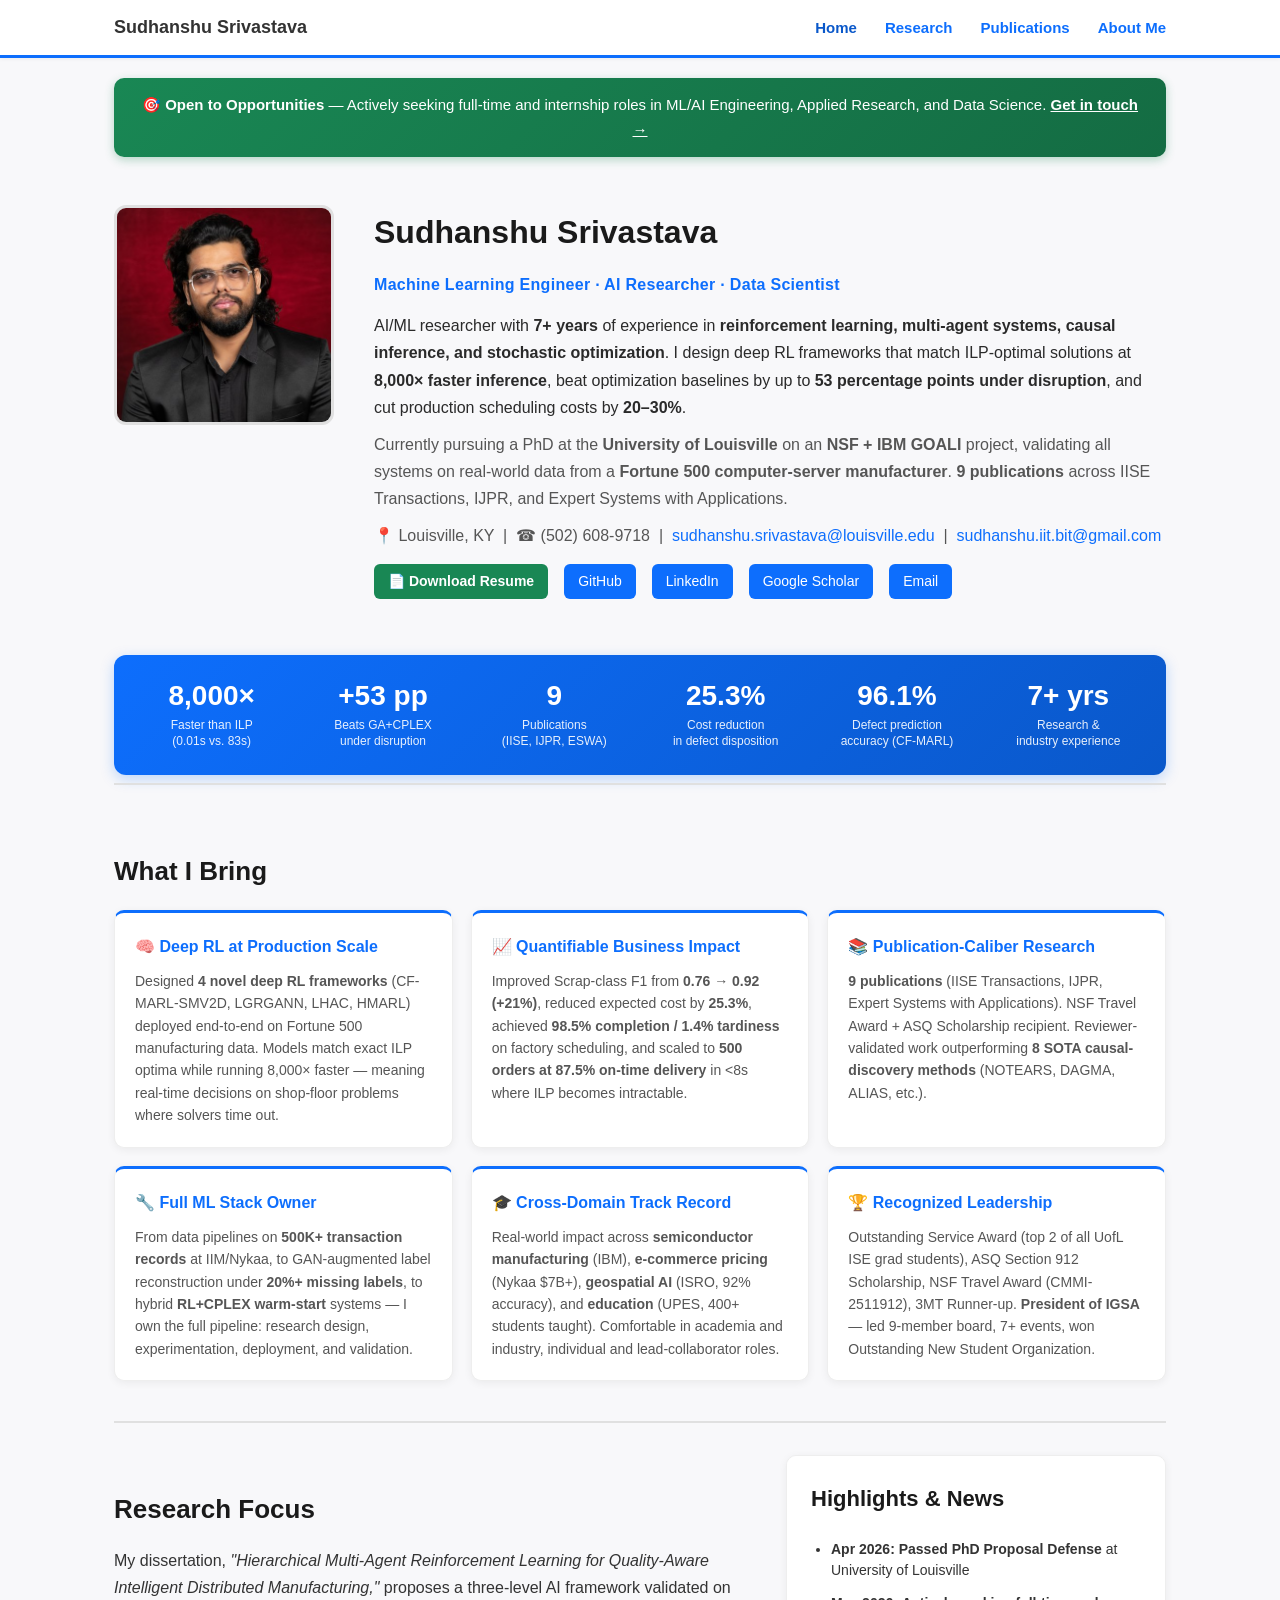
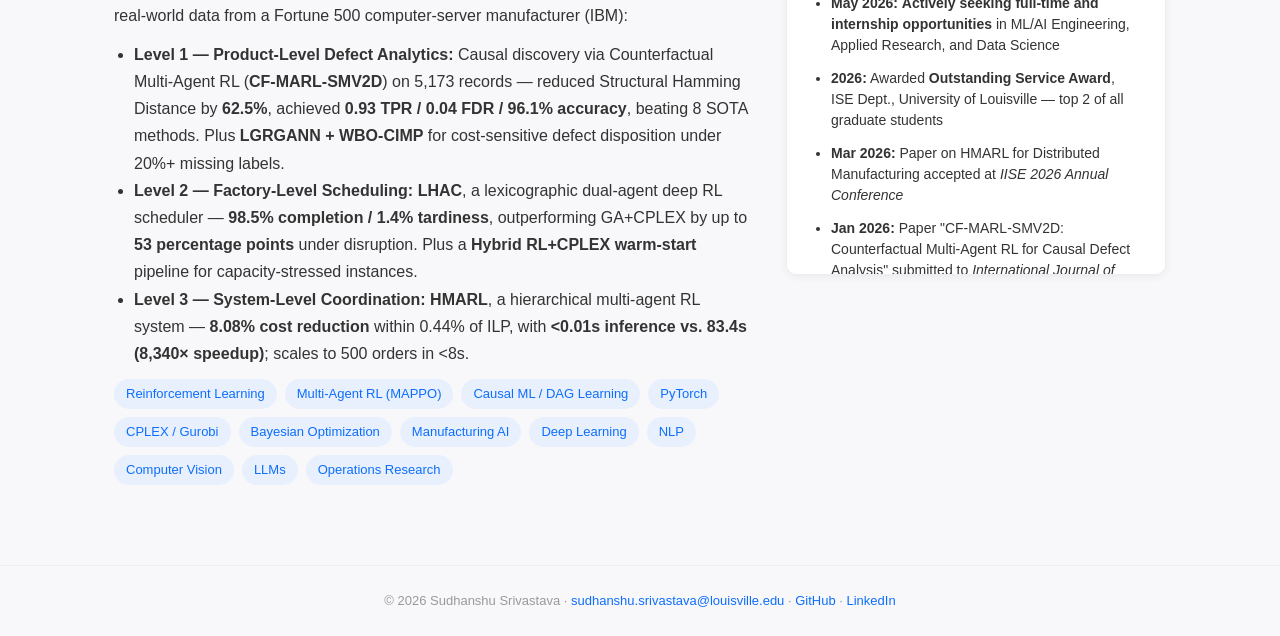
==== index.html @ 6d450a70 "Add open-to-work banner, update proposal defense to passed, remove advisor references - Add green hi" ====
<!DOCTYPE html>
<html lang="en">
<head>
  <meta charset="UTF-8">
  <meta name="viewport" content="width=device-width, initial-scale=1.0">
  <title>Sudhanshu Srivastava &mdash; ML Engineer | AI Researcher | RL Specialist</title>
  <meta name="description" content="Machine Learning Engineer and AI Researcher specializing in Reinforcement Learning, Multi-Agent Systems, and Causal ML. 7+ years experience. 9 publications. NSF + IBM GOALI funded.">
  <link rel="stylesheet" href="css/style.css">
  <link rel="icon" type="image/svg+xml" href="images/avatar.svg">
</head>
<body>

  <div class="navbar">
    <div class="container">
      <span class="site-name">Sudhanshu Srivastava</span>
      <nav>
        <a href="index.html" class="active">Home</a>
        <a href="research.html">Research</a>
        <a href="publications.html">Publications</a>
        <a href="about.html">About Me</a>
      </nav>
    </div>
  </div>

  <div class="container">

    <!-- Open to Work Banner -->
    <div class="hiring-banner">
      <strong>&#127919; Open to Opportunities</strong> &mdash; Actively seeking full-time and internship roles in ML/AI Engineering, Applied Research, and Data Science. <a href="mailto:sudhanshu.iit.bit@gmail.com">Get in touch &rarr;</a>
    </div>

    <!-- Profile Section -->
    <div class="profile-section">
      <img src="images/profile.jpg" alt="Sudhanshu Srivastava" class="profile-photo">
      <div class="profile-info">
        <h1>Sudhanshu Srivastava</h1>
        <div class="title-line">Machine Learning Engineer &middot; AI Researcher &middot; Data Scientist</div>
        <p class="hero-tagline">
          AI/ML researcher with <strong>7+ years</strong> of experience in <strong>reinforcement learning, multi-agent systems, causal inference, and stochastic optimization</strong>. I design deep RL frameworks that match ILP-optimal solutions at <strong>8,000&times; faster inference</strong>, beat optimization baselines by up to <strong>53 percentage points under disruption</strong>, and cut production scheduling costs by <strong>20&ndash;30%</strong>.
        </p>
        <p>
          Currently pursuing a PhD at the <strong>University of Louisville</strong> on an <strong>NSF + IBM GOALI</strong> project, validating all systems on real-world data from a <strong>Fortune 500 computer-server manufacturer</strong>. <strong>9 publications</strong> across IISE Transactions, IJPR, and Expert Systems with Applications.
        </p>
        <p style="margin-top: 8px;">
          &#128205; Louisville, KY &nbsp;|&nbsp; &#9742; (502) 608-9718 &nbsp;|&nbsp; <a href="mailto:sudhanshu.srivastava@louisville.edu">sudhanshu.srivastava@louisville.edu</a> &nbsp;|&nbsp; <a href="mailto:sudhanshu.iit.bit@gmail.com">sudhanshu.iit.bit@gmail.com</a>
        </p>
        <div class="profile-links">
          <a href="Sudhanshu_Srivastava_ML_Engineer_Resume.pdf" target="_blank" class="btn-primary">&#128196; Download Resume</a>
          <a href="https://github.com/sudsho" target="_blank">GitHub</a>
          <a href="https://www.linkedin.com/in/sudhanshusri/" target="_blank">LinkedIn</a>
          <a href="https://scholar.google.com/citations?user=YOUR_ID" target="_blank">Google Scholar</a>
          <a href="mailto:sudhanshu.srivastava@louisville.edu">Email</a>
        </div>
      </div>
    </div>

    <!-- Impact Metrics Bar -->
    <div class="metrics-bar">
      <div class="metric">
        <div class="metric-value">8,000&times;</div>
        <div class="metric-label">Faster than ILP<br>(0.01s vs. 83s)</div>
      </div>
      <div class="metric">
        <div class="metric-value">+53 pp</div>
        <div class="metric-label">Beats GA+CPLEX<br>under disruption</div>
      </div>
      <div class="metric">
        <div class="metric-value">9</div>
        <div class="metric-label">Publications<br>(IISE, IJPR, ESWA)</div>
      </div>
      <div class="metric">
        <div class="metric-value">25.3%</div>
        <div class="metric-label">Cost reduction<br>in defect disposition</div>
      </div>
      <div class="metric">
        <div class="metric-value">96.1%</div>
        <div class="metric-label">Defect prediction<br>accuracy (CF-MARL)</div>
      </div>
      <div class="metric">
        <div class="metric-value">7+ yrs</div>
        <div class="metric-label">Research &amp;<br>industry experience</div>
      </div>
    </div>

    <hr class="section-divider">

    <!-- Why Hire Me -->
    <div class="section">
      <h2>What I Bring</h2>
      <div class="value-grid">
        <div class="value-card">
          <h3>&#129504; Deep RL at Production Scale</h3>
          <p>Designed <strong>4 novel deep RL frameworks</strong> (CF-MARL-SMV2D, LGRGANN, LHAC, HMARL) deployed end-to-end on Fortune 500 manufacturing data. Models match exact ILP optima while running 8,000&times; faster &mdash; meaning real-time decisions on shop-floor problems where solvers time out.</p>
        </div>
        <div class="value-card">
          <h3>&#128200; Quantifiable Business Impact</h3>
          <p>Improved Scrap-class F1 from <strong>0.76 &rarr; 0.92 (+21%)</strong>, reduced expected cost by <strong>25.3%</strong>, achieved <strong>98.5% completion / 1.4% tardiness</strong> on factory scheduling, and scaled to <strong>500 orders at 87.5% on-time delivery</strong> in &lt;8s where ILP becomes intractable.</p>
        </div>
        <div class="value-card">
          <h3>&#128218; Publication-Caliber Research</h3>
          <p><strong>9 publications</strong> (IISE Transactions, IJPR, Expert Systems with Applications). NSF Travel Award + ASQ Scholarship recipient. Reviewer-validated work outperforming <strong>8 SOTA causal-discovery methods</strong> (NOTEARS, DAGMA, ALIAS, etc.).</p>
        </div>
        <div class="value-card">
          <h3>&#128295; Full ML Stack Owner</h3>
          <p>From data pipelines on <strong>500K+ transaction records</strong> at IIM/Nykaa, to GAN-augmented label reconstruction under <strong>20%+ missing labels</strong>, to hybrid <strong>RL+CPLEX warm-start</strong> systems &mdash; I own the full pipeline: research design, experimentation, deployment, and validation.</p>
        </div>
        <div class="value-card">
          <h3>&#127891; Cross-Domain Track Record</h3>
          <p>Real-world impact across <strong>semiconductor manufacturing</strong> (IBM), <strong>e-commerce pricing</strong> (Nykaa $7B+), <strong>geospatial AI</strong> (ISRO, 92% accuracy), and <strong>education</strong> (UPES, 400+ students taught). Comfortable in academia and industry, individual and lead-collaborator roles.</p>
        </div>
        <div class="value-card">
          <h3>&#127942; Recognized Leadership</h3>
          <p>Outstanding Service Award (top 2 of all UofL ISE grad students), ASQ Section 912 Scholarship, NSF Travel Award (CMMI-2511912), 3MT Runner-up. <strong>President of IGSA</strong> &mdash; led 9-member board, 7+ events, won Outstanding New Student Organization.</p>
        </div>
      </div>
    </div>

    <hr class="section-divider">

    <!-- Research Focus + News Grid -->
    <div class="content-grid">
      <div>
        <div class="section">
          <h2>Research Focus</h2>
          <p>
            My dissertation, <em>"Hierarchical Multi-Agent Reinforcement Learning for Quality-Aware Intelligent Distributed Manufacturing,"</em> proposes a three-level AI framework validated on real-world data from a Fortune 500 computer-server manufacturer (IBM):
          </p>
          <ul style="padding-left: 20px; margin-top: 12px;">
            <li><strong>Level 1 &mdash; Product-Level Defect Analytics:</strong> Causal discovery via Counterfactual Multi-Agent RL (<strong>CF-MARL-SMV2D</strong>) on 5,173 records &mdash; reduced Structural Hamming Distance by <strong>62.5%</strong>, achieved <strong>0.93 TPR / 0.04 FDR / 96.1% accuracy</strong>, beating 8 SOTA methods. Plus <strong>LGRGANN + WBO-CIMP</strong> for cost-sensitive defect disposition under 20%+ missing labels.</li>
            <li><strong>Level 2 &mdash; Factory-Level Scheduling:</strong> <strong>LHAC</strong>, a lexicographic dual-agent deep RL scheduler &mdash; <strong>98.5% completion / 1.4% tardiness</strong>, outperforming GA+CPLEX by up to <strong>53 percentage points</strong> under disruption. Plus a <strong>Hybrid RL+CPLEX warm-start</strong> pipeline for capacity-stressed instances.</li>
            <li><strong>Level 3 &mdash; System-Level Coordination:</strong> <strong>HMARL</strong>, a hierarchical multi-agent RL system &mdash; <strong>8.08% cost reduction</strong> within 0.44% of ILP, with <strong>&lt;0.01s inference vs. 83.4s (8,340&times; speedup)</strong>; scales to 500 orders in &lt;8s.</li>
          </ul>
          <div class="tag-container">
            <span class="tag">Reinforcement Learning</span>
            <span class="tag">Multi-Agent RL (MAPPO)</span>
            <span class="tag">Causal ML / DAG Learning</span>
            <span class="tag">PyTorch</span>
            <span class="tag">CPLEX / Gurobi</span>
            <span class="tag">Bayesian Optimization</span>
            <span class="tag">Manufacturing AI</span>
            <span class="tag">Deep Learning</span>
            <span class="tag">NLP</span>
            <span class="tag">Computer Vision</span>
            <span class="tag">LLMs</span>
            <span class="tag">Operations Research</span>
          </div>
        </div>
      </div>

      <div class="news-box">
        <h2>Highlights &amp; News</h2>
        <ul>
          <li><span class="news-date">Apr 2026:</span> <strong>Passed PhD Proposal Defense</strong> at University of Louisville</li>
          <li><span class="news-date">May 2026:</span> <strong>Actively seeking full-time and internship opportunities</strong> in ML/AI Engineering, Applied Research, and Data Science</li>
          <li><span class="news-date">2026:</span> Awarded <strong>Outstanding Service Award</strong>, ISE Dept., University of Louisville &mdash; top 2 of all graduate students</li>
          <li><span class="news-date">Mar 2026:</span> Paper on HMARL for Distributed Manufacturing accepted at <em>IISE 2026 Annual Conference</em></li>
          <li><span class="news-date">Jan 2026:</span> Paper "CF-MARL-SMV2D: Counterfactual Multi-Agent RL for Causal Defect Analysis" submitted to <em>International Journal of Production Research</em></li>
          <li><span class="news-date">2025:</span> <strong>ASQ Louisville Section 912 Scholarship Award</strong> &mdash; for research potential in Quality Engineering</li>
          <li><span class="news-date">2025:</span> <strong>NSF Student Travel Award</strong>, IISE Annual Conference (NSF Award CMMI-2511912)</li>
          <li><span class="news-date">2025:</span> <strong>Runner-up</strong>, UofL Graduate School Three Minute Thesis Competition</li>
          <li><span class="news-date">2025&ndash;26:</span> Elected <strong>President, Indian Graduate Student Association (IGSA), UofL</strong> &mdash; led 9-member board, organized 7+ events, won Outstanding New Student Organization Award</li>
          <li><span class="news-date">Aug 2024:</span> Started PhD at University of Louisville on NSF-IBM GOALI project</li>
          <li><span class="news-date">2023:</span> Joined IIM Ahmedabad as Senior Research Associate for the Nykaa Chair project</li>
        </ul>
      </div>
    </div>

  </div>

  <div class="footer">
    &copy; 2026 Sudhanshu Srivastava &middot; <a href="mailto:sudhanshu.srivastava@louisville.edu">sudhanshu.srivastava@louisville.edu</a> &middot; <a href="https://github.com/sudsho">GitHub</a> &middot; <a href="https://www.linkedin.com/in/sudhanshusri/">LinkedIn</a>
  </div>

</body>
</html>
---- css/style.css ----
/* ===== Reset & Base ===== */
*, *::before, *::after { box-sizing: border-box; margin: 0; padding: 0; }

body {
  font-family: 'Segoe UI', Tahoma, Geneva, Verdana, sans-serif;
  background: #f8f8fa;
  color: #333;
  line-height: 1.7;
  font-size: 16px;
}

a { color: #0d6efd; text-decoration: none; }
a:hover { text-decoration: underline; }

/* ===== Navigation ===== */
.navbar {
  background: #fff;
  border-bottom: 3px solid #0d6efd;
  padding: 12px 0;
  position: sticky;
  top: 0;
  z-index: 100;
  box-shadow: 0 1px 4px rgba(0,0,0,0.06);
}

.navbar .container {
  display: flex;
  align-items: center;
  justify-content: space-between;
}

.navbar nav {
  display: flex;
  gap: 28px;
}

.navbar nav a {
  font-weight: 600;
  font-size: 15px;
  color: #0d6efd;
  transition: color 0.2s;
}

.navbar nav a:hover, .navbar nav a.active {
  color: #0a58ca;
  text-decoration: none;
}

.navbar .site-name {
  font-weight: 700;
  font-size: 18px;
  color: #333;
}

/* ===== Container ===== */
.container {
  max-width: 1100px;
  margin: 0 auto;
  padding: 0 24px;
}

/* ===== Profile Section ===== */
.profile-section {
  display: flex;
  gap: 40px;
  align-items: flex-start;
  padding: 48px 0 32px;
}

.profile-photo {
  width: 220px;
  height: 220px;
  border-radius: 12px;
  object-fit: cover;
  flex-shrink: 0;
  border: 3px solid #e0e0e0;
}

.profile-info h1 {
  font-size: 32px;
  margin-bottom: 12px;
  color: #1a1a1a;
}

.profile-info p {
  margin-bottom: 10px;
  color: #555;
}

.profile-links {
  margin-top: 14px;
  display: flex;
  gap: 16px;
  flex-wrap: wrap;
}

.profile-links a {
  display: inline-flex;
  align-items: center;
  gap: 6px;
  padding: 6px 14px;
  background: #0d6efd;
  color: #fff;
  border-radius: 6px;
  font-size: 14px;
  font-weight: 500;
  transition: background 0.2s;
}

.profile-links a:hover {
  background: #0a58ca;
  text-decoration: none;
}

/* ===== Sections ===== */
.section {
  padding: 32px 0;
}

.section-divider {
  border: none;
  border-top: 2px solid #e0e0e0;
  margin: 8px 0 32px;
}

h2 {
  font-size: 26px;
  color: #1a1a1a;
  margin-bottom: 16px;
}

h3 {
  font-size: 20px;
  color: #1a1a1a;
  margin-bottom: 10px;
}

/* ===== Content Grid ===== */
.content-grid {
  display: grid;
  grid-template-columns: 1fr 380px;
  gap: 32px;
  align-items: start;
}

/* ===== Card ===== */
.card {
  background: #fff;
  border-radius: 10px;
  padding: 24px;
  box-shadow: 0 2px 8px rgba(0,0,0,0.06);
  border: 1px solid #eee;
}

/* ===== News Box ===== */
.news-box {
  max-height: 420px;
  overflow-y: auto;
  background: #fff;
  border-radius: 10px;
  padding: 24px;
  box-shadow: 0 2px 8px rgba(0,0,0,0.06);
  border: 1px solid #eee;
}

.news-box h2 {
  font-size: 22px;
  margin-bottom: 14px;
  position: sticky;
  top: 0;
  background: #fff;
  padding-bottom: 8px;
}

.news-box ul {
  padding-left: 20px;
}

.news-box li {
  margin-bottom: 12px;
  font-size: 14px;
  line-height: 1.5;
}

.news-date {
  font-weight: 700;
  color: #333;
}

/* ===== Contact Sidebar ===== */
.contact-sidebar {
  background: #fff;
  border-radius: 10px;
  padding: 24px;
  box-shadow: 0 2px 8px rgba(0,0,0,0.06);
  border: 1px solid #eee;
}

.contact-sidebar h2 {
  font-size: 20px;
  margin-bottom: 12px;
}

.contact-sidebar p {
  margin-bottom: 8px;
  font-size: 14px;
  word-break: break-word;
}

/* ===== Publications ===== */
.pub-year {
  font-size: 18px;
  font-weight: 700;
  color: #0d6efd;
  margin: 24px 0 10px;
}

.pub-year:first-of-type {
  margin-top: 8px;
}

.pub-list {
  padding-left: 20px;
}

.pub-list li {
  margin-bottom: 14px;
  line-height: 1.6;
}

.pub-list li strong {
  color: #1a1a1a;
}

.pub-list li em {
  color: #555;
}

.pub-venue {
  font-style: italic;
  color: #666;
}

.pub-status {
  display: inline-block;
  padding: 2px 8px;
  border-radius: 4px;
  font-size: 12px;
  font-weight: 600;
  margin-left: 4px;
}

.pub-status.review { background: #fff3cd; color: #856404; }
.pub-status.published { background: #d1e7dd; color: #0f5132; }
.pub-status.accepted { background: #cfe2ff; color: #084298; }

/* ===== Experience Timeline ===== */
.timeline-item {
  display: flex;
  gap: 20px;
  margin-bottom: 28px;
  padding-bottom: 28px;
  border-bottom: 1px solid #eee;
}

.timeline-item:last-child {
  border-bottom: none;
  margin-bottom: 0;
  padding-bottom: 0;
}

.timeline-date {
  min-width: 140px;
  font-weight: 700;
  color: #0d6efd;
  font-size: 14px;
  padding-top: 2px;
}

.timeline-content h4 {
  font-size: 17px;
  margin-bottom: 2px;
  color: #1a1a1a;
}

.timeline-content h5 {
  font-size: 14px;
  font-weight: 400;
  color: #666;
  margin-bottom: 6px;
}

.timeline-content p, .timeline-content ul {
  font-size: 14px;
  color: #555;
}

.timeline-content ul {
  padding-left: 18px;
}

.timeline-content ul li {
  margin-bottom: 4px;
}

/* ===== Education ===== */
.edu-item {
  margin-bottom: 16px;
  padding-bottom: 16px;
  border-bottom: 1px solid #f0f0f0;
}

.edu-item:last-child {
  border-bottom: none;
}

.edu-item h4 {
  font-size: 16px;
  color: #1a1a1a;
  margin-bottom: 2px;
}

.edu-item p {
  font-size: 14px;
  color: #666;
}

.edu-date {
  float: right;
  font-size: 13px;
  font-weight: 600;
  color: #0d6efd;
}

/* ===== Awards ===== */
.awards-list li {
  margin-bottom: 10px;
  font-size: 14px;
  line-height: 1.6;
}

/* ===== Research Interest Tags ===== */
.tag-container {
  display: flex;
  flex-wrap: wrap;
  gap: 8px;
  margin-top: 12px;
}

.tag {
  display: inline-block;
  padding: 4px 12px;
  background: #e8f0fe;
  color: #0d6efd;
  border-radius: 20px;
  font-size: 13px;
  font-weight: 500;
}

/* ===== Footer ===== */
.footer {
  text-align: center;
  padding: 24px;
  color: #999;
  font-size: 13px;
  border-top: 1px solid #eee;
  margin-top: 48px;
}

/* ===== Hiring Banner ===== */
.hiring-banner {
  margin-top: 20px;
  padding: 14px 24px;
  background: linear-gradient(135deg, #198754 0%, #146c43 100%);
  color: #fff;
  border-radius: 10px;
  font-size: 15px;
  text-align: center;
  box-shadow: 0 3px 10px rgba(25, 135, 84, 0.3);
}

.hiring-banner a {
  color: #fff;
  text-decoration: underline;
  font-weight: 600;
}

.hiring-banner a:hover {
  color: #d1e7dd;
}

/* ===== Title Line ===== */
.title-line {
  font-size: 16px;
  font-weight: 600;
  color: #0d6efd;
  margin-bottom: 14px;
  letter-spacing: 0.3px;
}

.hero-tagline {
  font-size: 16px;
  line-height: 1.7;
  color: #2a2a2a !important;
  margin-bottom: 12px;
}

/* ===== Primary CTA Button ===== */
.profile-links a.btn-primary {
  background: #198754;
  color: #fff;
  font-weight: 600;
}

.profile-links a.btn-primary:hover {
  background: #146c43;
}

.resume-btn {
  display: inline-block;
  padding: 10px 16px;
  background: #198754;
  color: #fff !important;
  border-radius: 6px;
  font-size: 14px;
  font-weight: 600;
  text-decoration: none;
  transition: background 0.2s;
}

.resume-btn:hover {
  background: #146c43;
  text-decoration: none;
}

/* ===== Metrics Bar ===== */
.metrics-bar {
  display: grid;
  grid-template-columns: repeat(6, 1fr);
  gap: 12px;
  margin: 24px 0 8px;
  padding: 22px 18px;
  background: linear-gradient(135deg, #0d6efd 0%, #0a58ca 100%);
  border-radius: 12px;
  box-shadow: 0 4px 14px rgba(13, 110, 253, 0.25);
}

.metric {
  text-align: center;
  color: #fff;
  padding: 4px 6px;
}

.metric-value {
  font-size: 28px;
  font-weight: 800;
  line-height: 1.1;
  margin-bottom: 6px;
  color: #fff;
}

.metric-label {
  font-size: 12px;
  opacity: 0.9;
  line-height: 1.3;
}

/* ===== Value Cards (What I Bring) ===== */
.value-grid {
  display: grid;
  grid-template-columns: repeat(3, 1fr);
  gap: 18px;
  margin-top: 16px;
}

.value-card {
  background: #fff;
  border-radius: 10px;
  padding: 20px;
  box-shadow: 0 2px 8px rgba(0,0,0,0.06);
  border: 1px solid #eee;
  border-top: 3px solid #0d6efd;
  transition: transform 0.2s, box-shadow 0.2s;
}

.value-card:hover {
  transform: translateY(-3px);
  box-shadow: 0 6px 16px rgba(13, 110, 253, 0.15);
}

.value-card h3 {
  font-size: 16px;
  margin-bottom: 10px;
  color: #0d6efd;
}

.value-card p {
  font-size: 14px;
  color: #555;
  line-height: 1.6;
}

/* ===== Result Pills (Research Page) ===== */
.result-grid {
  display: flex;
  flex-wrap: wrap;
  gap: 10px;
  margin-top: 8px;
}

.result-pill {
  background: #f0f5ff;
  border: 1px solid #d6e4ff;
  border-radius: 8px;
  padding: 10px 14px;
  min-width: 130px;
  flex: 1 1 auto;
  text-align: center;
}

.result-pill strong {
  display: block;
  font-size: 20px;
  font-weight: 800;
  color: #0d6efd;
  line-height: 1.1;
  margin-bottom: 4px;
}

.result-pill span {
  font-size: 12px;
  color: #555;
  line-height: 1.3;
}

/* ===== Skills Blocks ===== */
.skills-block {
  margin-bottom: 14px;
  padding: 12px 16px;
  background: #fff;
  border-left: 3px solid #0d6efd;
  border-radius: 4px;
  box-shadow: 0 1px 3px rgba(0,0,0,0.04);
}

.skills-block h4 {
  font-size: 15px;
  color: #0d6efd;
  margin-bottom: 6px;
  font-weight: 700;
}

.skills-block p {
  font-size: 14px;
  color: #444;
  line-height: 1.6;
}

/* ===== Footer Links ===== */
.footer a {
  color: #0d6efd;
}

/* ===== Responsive ===== */
@media (max-width: 968px) {
  .metrics-bar {
    grid-template-columns: repeat(3, 1fr);
  }
  .value-grid {
    grid-template-columns: repeat(2, 1fr);
  }
}

@media (max-width: 768px) {
  .profile-section {
    flex-direction: column;
    align-items: center;
    text-align: center;
  }

  .profile-links {
    justify-content: center;
  }

  .content-grid {
    grid-template-columns: 1fr;
  }

  .navbar .container {
    flex-direction: column;
    gap: 8px;
  }

  .timeline-item {
    flex-direction: column;
    gap: 4px;
  }

  .edu-date {
    float: none;
    display: block;
  }

  .metrics-bar {
    grid-template-columns: repeat(2, 1fr);
  }

  .value-grid {
    grid-template-columns: 1fr;
  }

  .metric-value {
    font-size: 22px;
  }
}
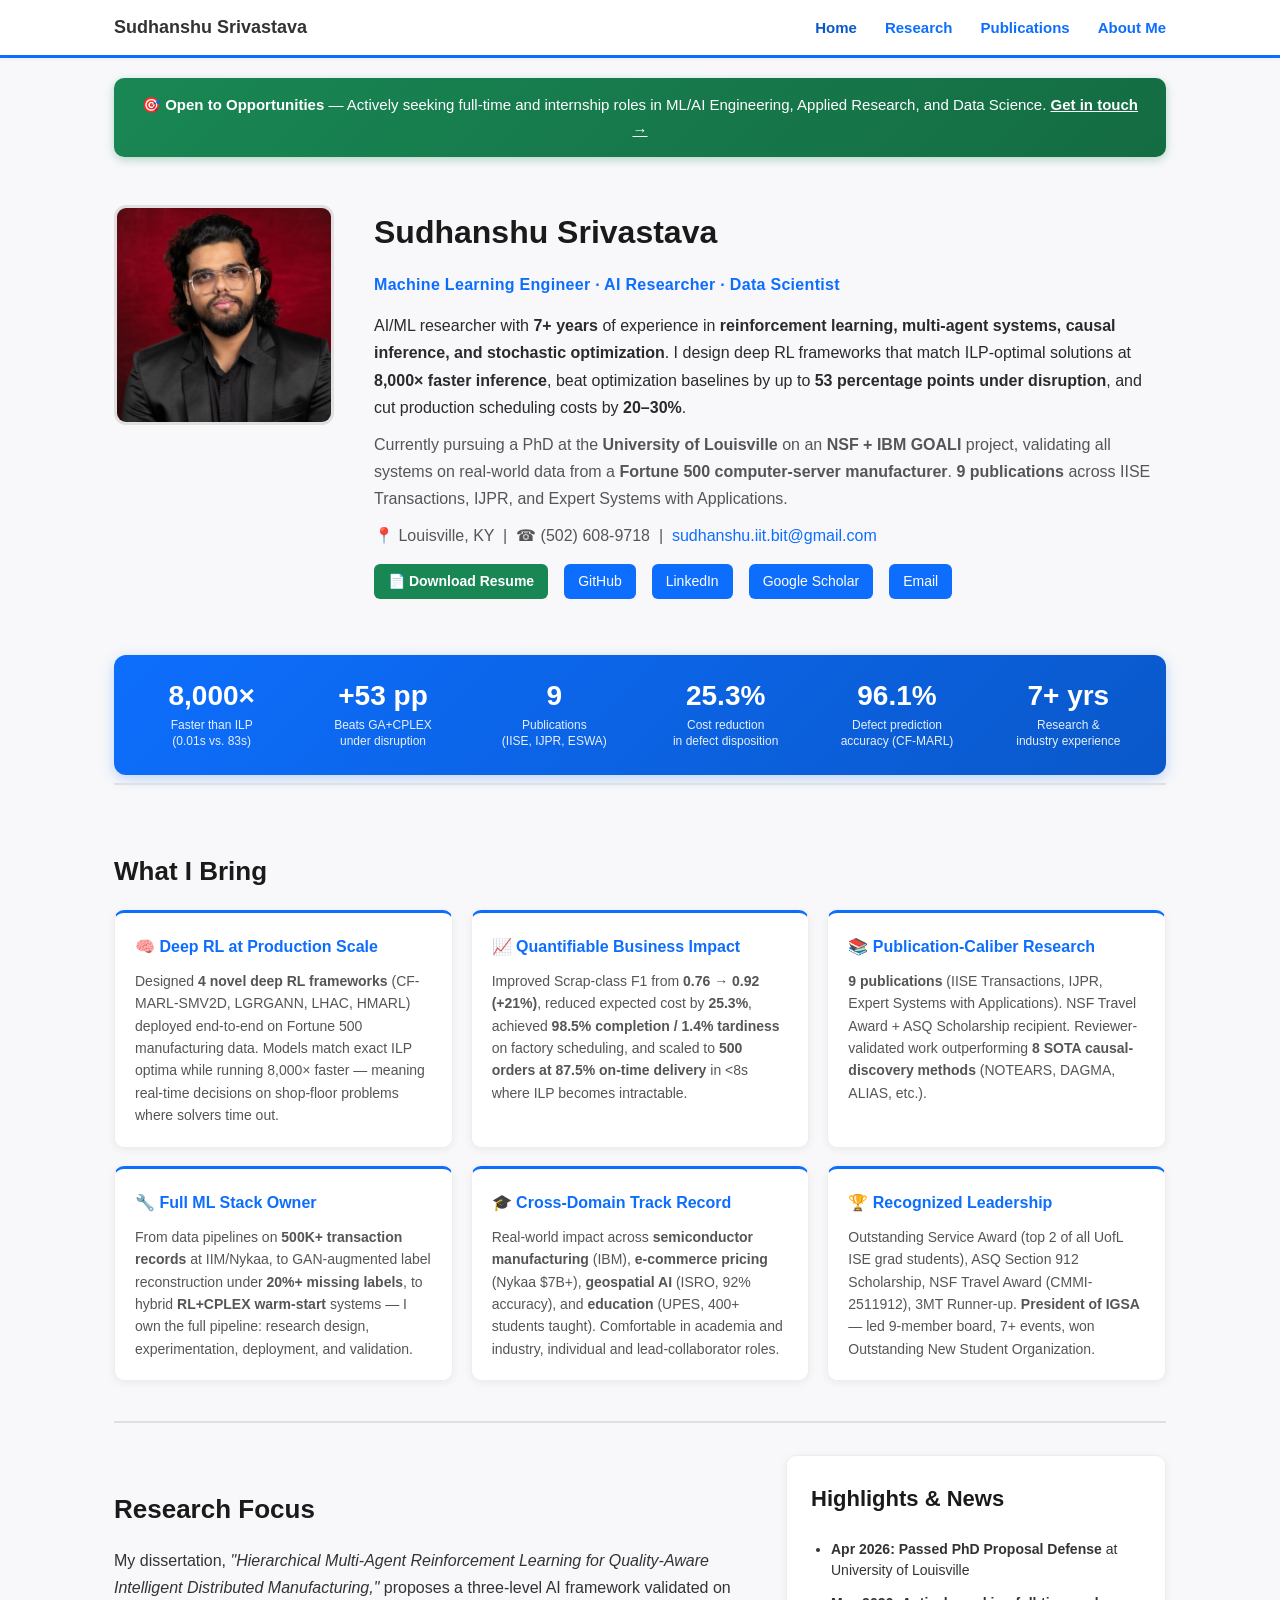
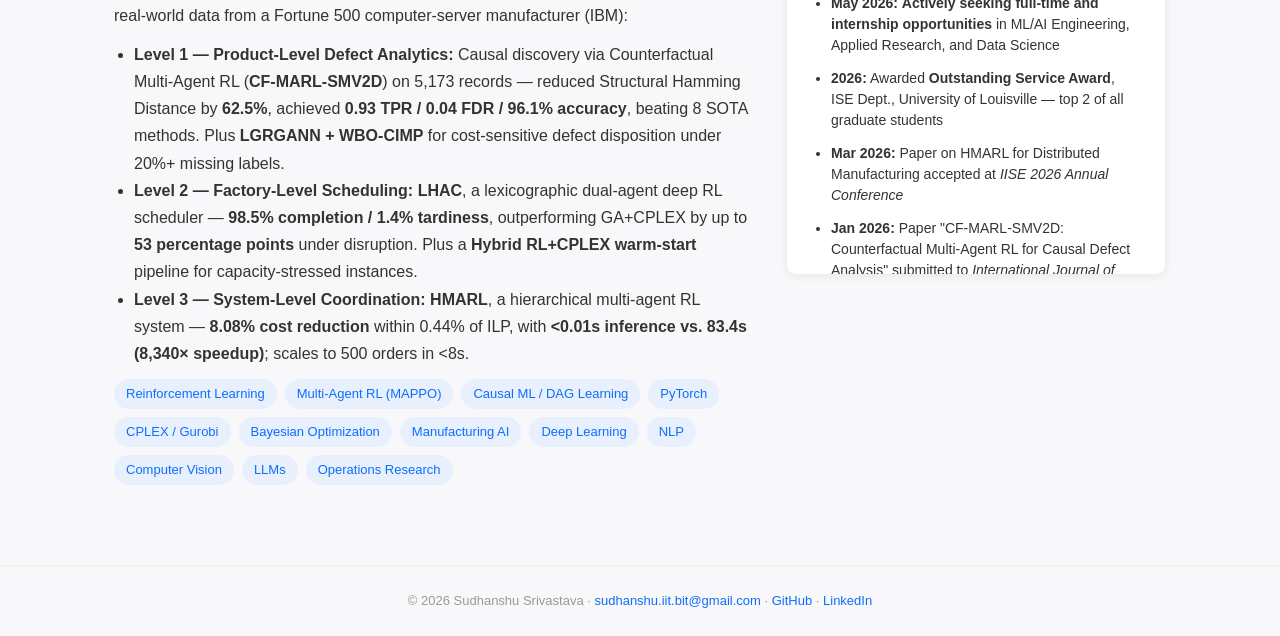
==== commit 4660ded2: "Replace all UofL email with personal email sudhanshu.iit.bit@gmail.com" ====
--- a/index.html
+++ b/index.html
@@ -42,14 +42,14 @@
           Currently pursuing a PhD at the <strong>University of Louisville</strong> on an <strong>NSF + IBM GOALI</strong> project, validating all systems on real-world data from a <strong>Fortune 500 computer-server manufacturer</strong>. <strong>9 publications</strong> across IISE Transactions, IJPR, and Expert Systems with Applications.
         </p>
         <p style="margin-top: 8px;">
-          &#128205; Louisville, KY &nbsp;|&nbsp; &#9742; (502) 608-9718 &nbsp;|&nbsp; <a href="mailto:sudhanshu.srivastava@louisville.edu">sudhanshu.srivastava@louisville.edu</a> &nbsp;|&nbsp; <a href="mailto:sudhanshu.iit.bit@gmail.com">sudhanshu.iit.bit@gmail.com</a>
+          &#128205; Louisville, KY &nbsp;|&nbsp; &#9742; (502) 608-9718 &nbsp;|&nbsp; <a href="mailto:sudhanshu.iit.bit@gmail.com">sudhanshu.iit.bit@gmail.com</a>
         </p>
         <div class="profile-links">
           <a href="Sudhanshu_Srivastava_ML_Engineer_Resume.pdf" target="_blank" class="btn-primary">&#128196; Download Resume</a>
           <a href="https://github.com/sudsho" target="_blank">GitHub</a>
           <a href="https://www.linkedin.com/in/sudhanshusri/" target="_blank">LinkedIn</a>
           <a href="https://scholar.google.com/citations?user=YOUR_ID" target="_blank">Google Scholar</a>
-          <a href="mailto:sudhanshu.srivastava@louisville.edu">Email</a>
+          <a href="mailto:sudhanshu.iit.bit@gmail.com">Email</a>
         </div>
       </div>
     </div>
@@ -168,7 +168,7 @@
   </div>
 
   <div class="footer">
-    &copy; 2026 Sudhanshu Srivastava &middot; <a href="mailto:sudhanshu.srivastava@louisville.edu">sudhanshu.srivastava@louisville.edu</a> &middot; <a href="https://github.com/sudsho">GitHub</a> &middot; <a href="https://www.linkedin.com/in/sudhanshusri/">LinkedIn</a>
+    &copy; 2026 Sudhanshu Srivastava &middot; <a href="mailto:sudhanshu.iit.bit@gmail.com">sudhanshu.iit.bit@gmail.com</a> &middot; <a href="https://github.com/sudsho">GitHub</a> &middot; <a href="https://www.linkedin.com/in/sudhanshusri/">LinkedIn</a>
   </div>
 
 </body>
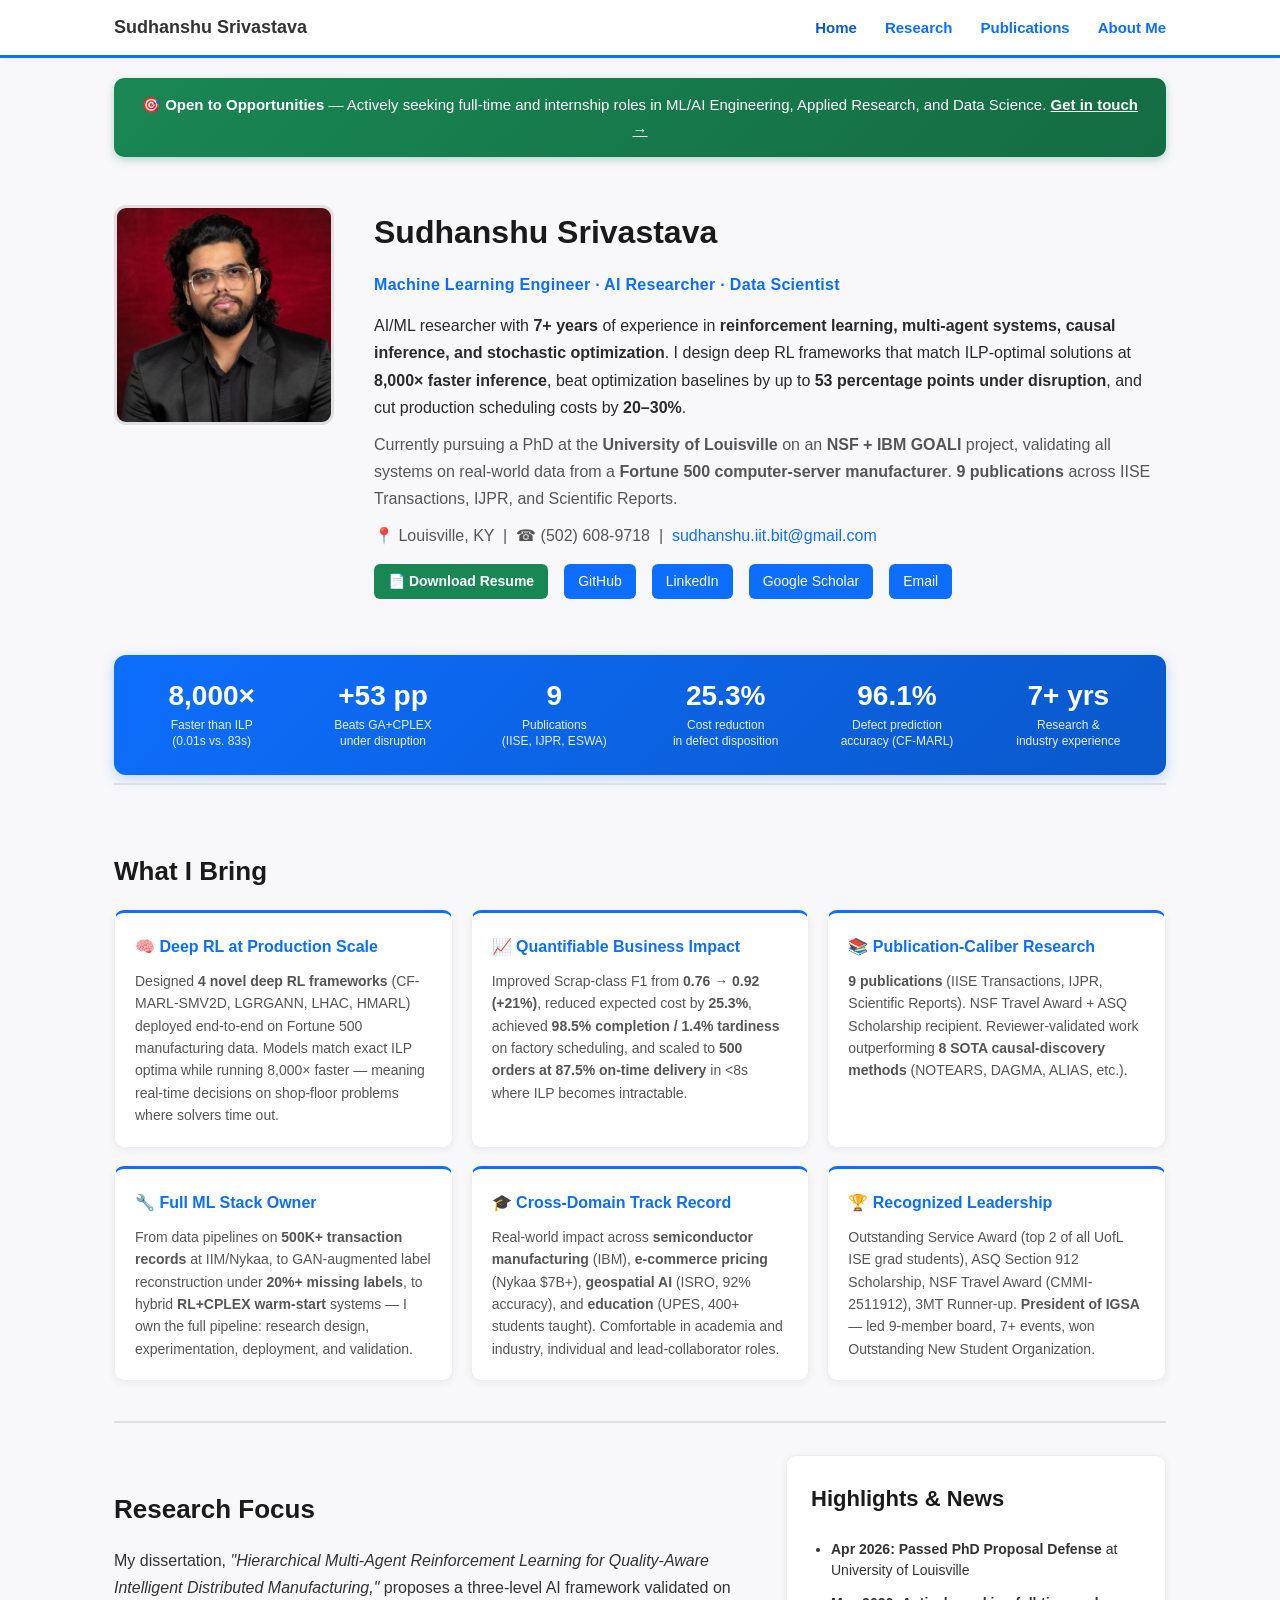
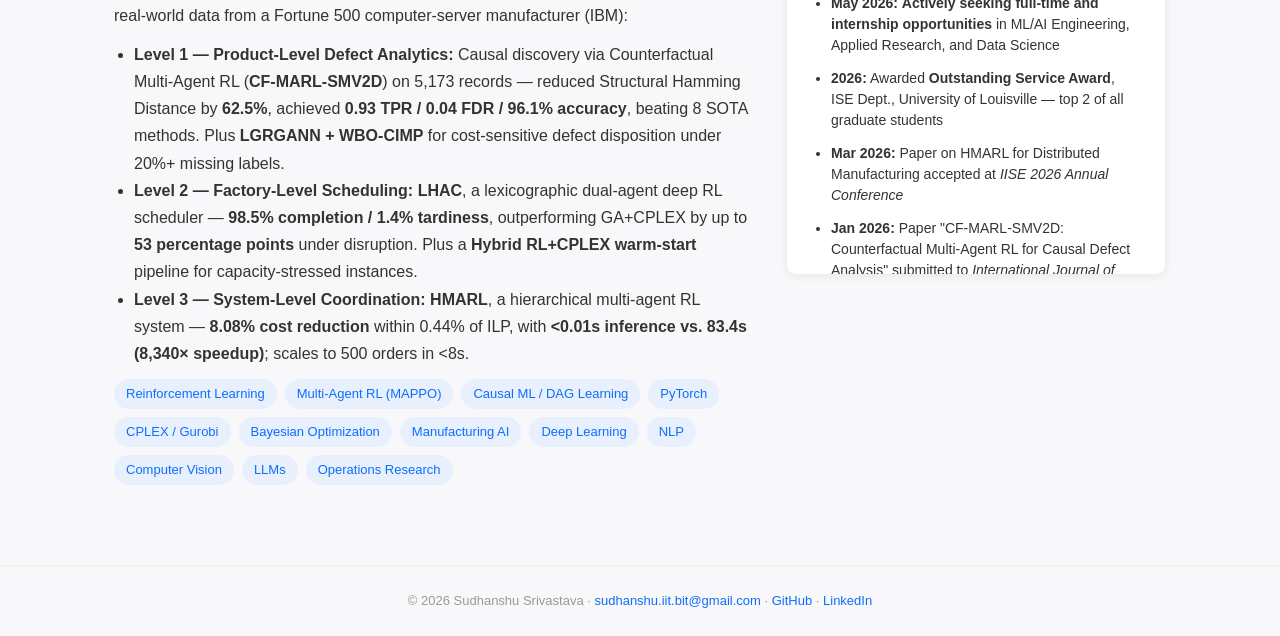
==== commit 55807c7a: "Update publications: IJPR accepted, ESA paper moved to Scientific Reports with new title - IJPR pape" ====
--- a/index.html
+++ b/index.html
@@ -39,7 +39,7 @@
           AI/ML researcher with <strong>7+ years</strong> of experience in <strong>reinforcement learning, multi-agent systems, causal inference, and stochastic optimization</strong>. I design deep RL frameworks that match ILP-optimal solutions at <strong>8,000&times; faster inference</strong>, beat optimization baselines by up to <strong>53 percentage points under disruption</strong>, and cut production scheduling costs by <strong>20&ndash;30%</strong>.
         </p>
         <p>
-          Currently pursuing a PhD at the <strong>University of Louisville</strong> on an <strong>NSF + IBM GOALI</strong> project, validating all systems on real-world data from a <strong>Fortune 500 computer-server manufacturer</strong>. <strong>9 publications</strong> across IISE Transactions, IJPR, and Expert Systems with Applications.
+          Currently pursuing a PhD at the <strong>University of Louisville</strong> on an <strong>NSF + IBM GOALI</strong> project, validating all systems on real-world data from a <strong>Fortune 500 computer-server manufacturer</strong>. <strong>9 publications</strong> across IISE Transactions, IJPR, and Scientific Reports.
         </p>
         <p style="margin-top: 8px;">
           &#128205; Louisville, KY &nbsp;|&nbsp; &#9742; (502) 608-9718 &nbsp;|&nbsp; <a href="mailto:sudhanshu.iit.bit@gmail.com">sudhanshu.iit.bit@gmail.com</a>
@@ -98,7 +98,7 @@
         </div>
         <div class="value-card">
           <h3>&#128218; Publication-Caliber Research</h3>
-          <p><strong>9 publications</strong> (IISE Transactions, IJPR, Expert Systems with Applications). NSF Travel Award + ASQ Scholarship recipient. Reviewer-validated work outperforming <strong>8 SOTA causal-discovery methods</strong> (NOTEARS, DAGMA, ALIAS, etc.).</p>
+          <p><strong>9 publications</strong> (IISE Transactions, IJPR, Scientific Reports). NSF Travel Award + ASQ Scholarship recipient. Reviewer-validated work outperforming <strong>8 SOTA causal-discovery methods</strong> (NOTEARS, DAGMA, ALIAS, etc.).</p>
         </div>
         <div class="value-card">
           <h3>&#128295; Full ML Stack Owner</h3>
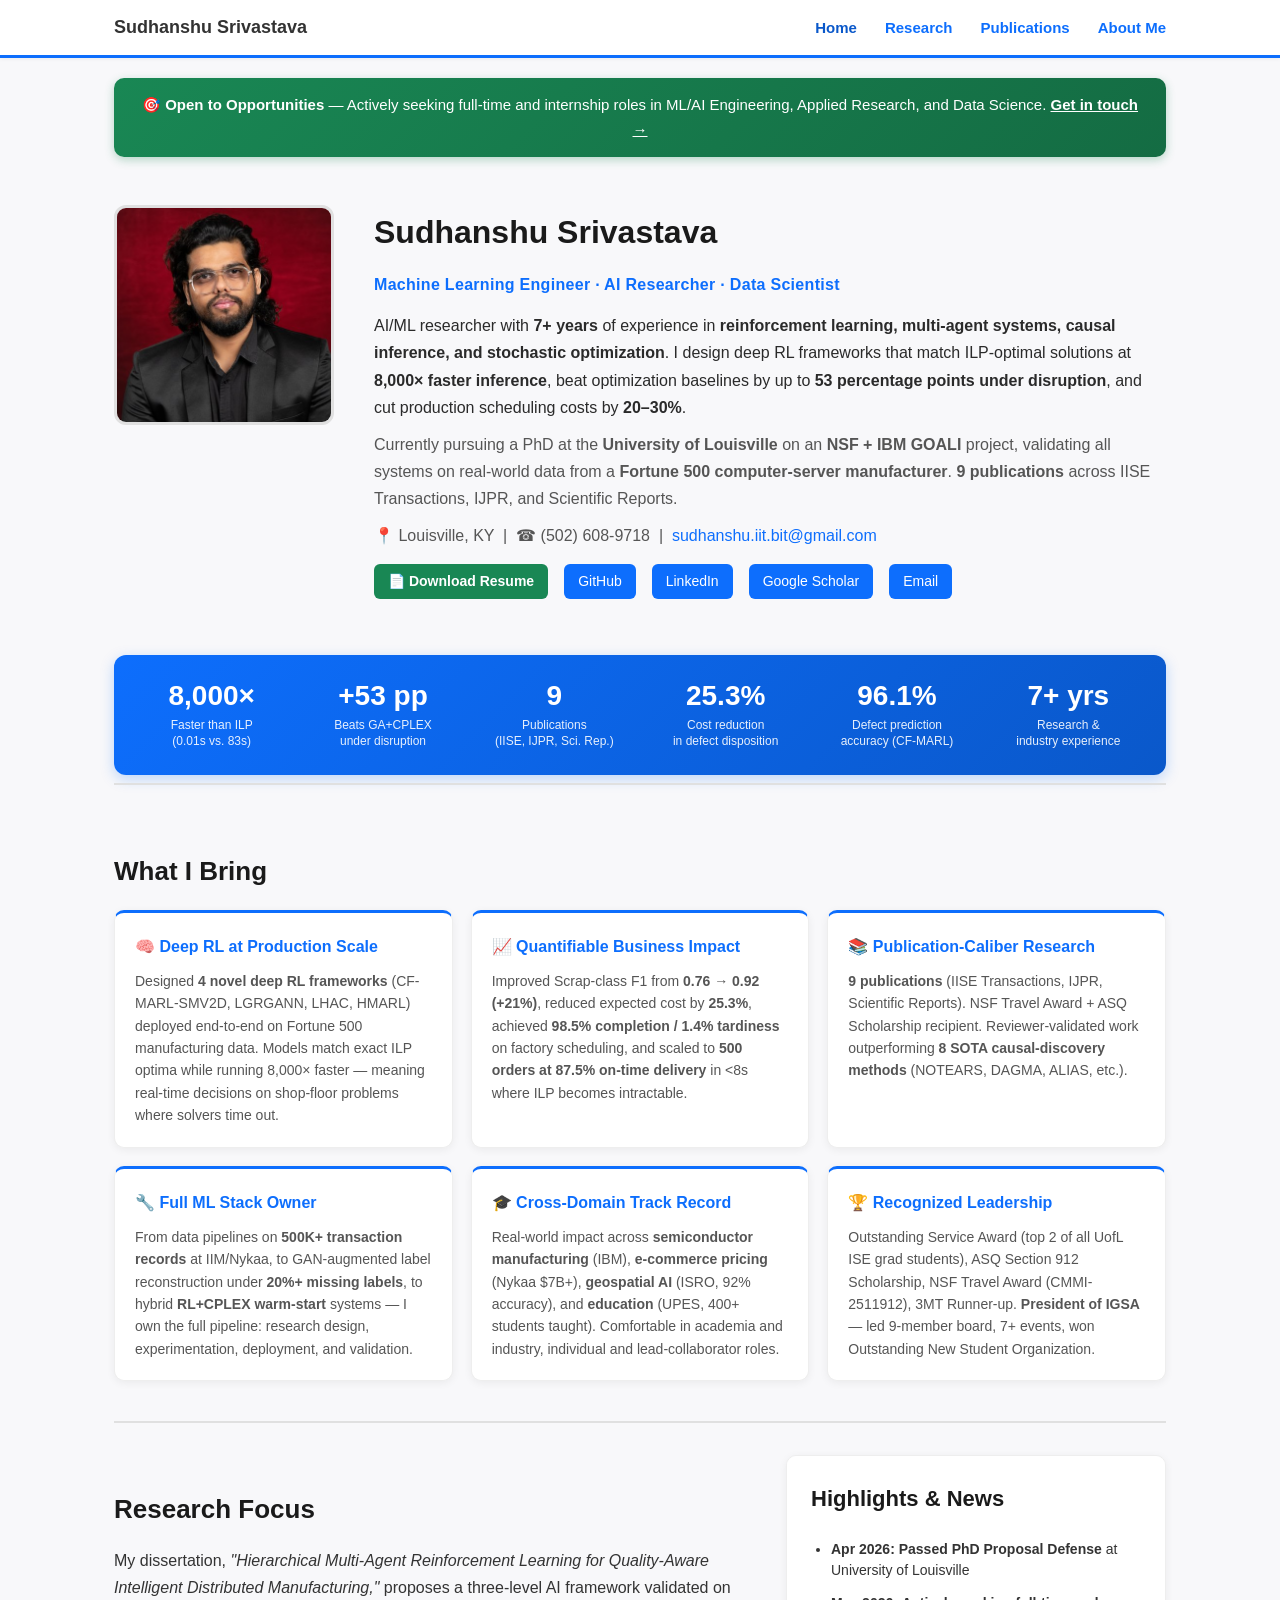
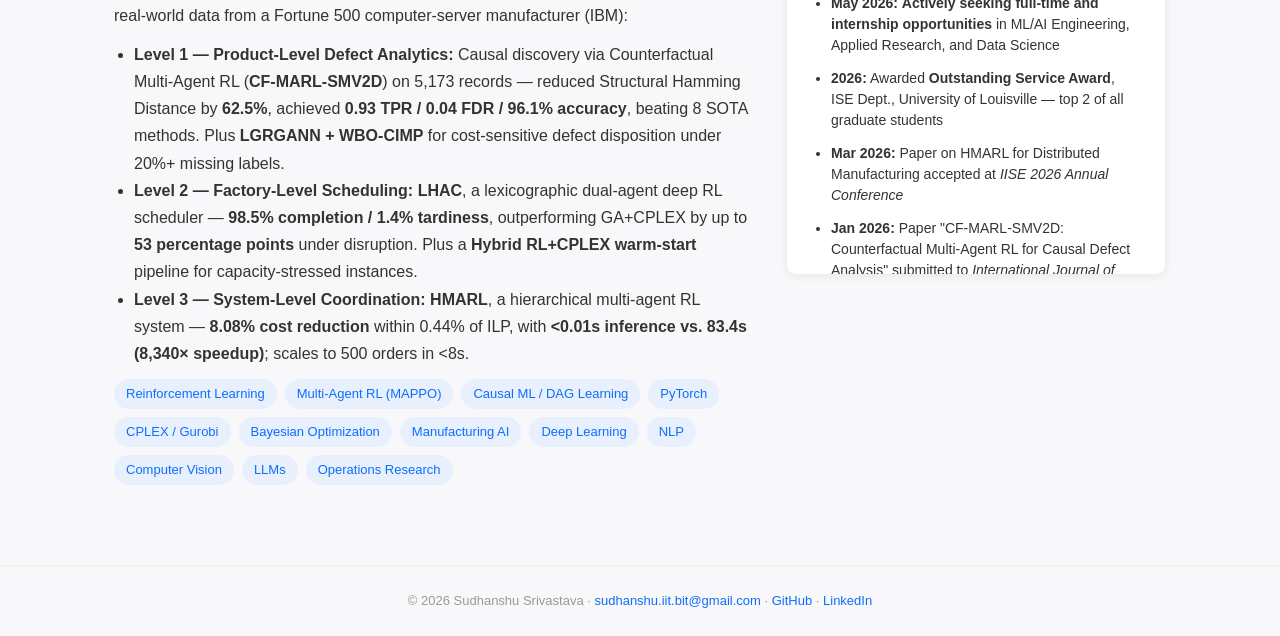
==== commit acb601f7: "Fix metrics bar: ESWA → Sci. Rep." ====
--- a/index.html
+++ b/index.html
@@ -66,7 +66,7 @@
       </div>
       <div class="metric">
         <div class="metric-value">9</div>
-        <div class="metric-label">Publications<br>(IISE, IJPR, ESWA)</div>
+        <div class="metric-label">Publications<br>(IISE, IJPR, Sci. Rep.)</div>
       </div>
       <div class="metric">
         <div class="metric-value">25.3%</div>
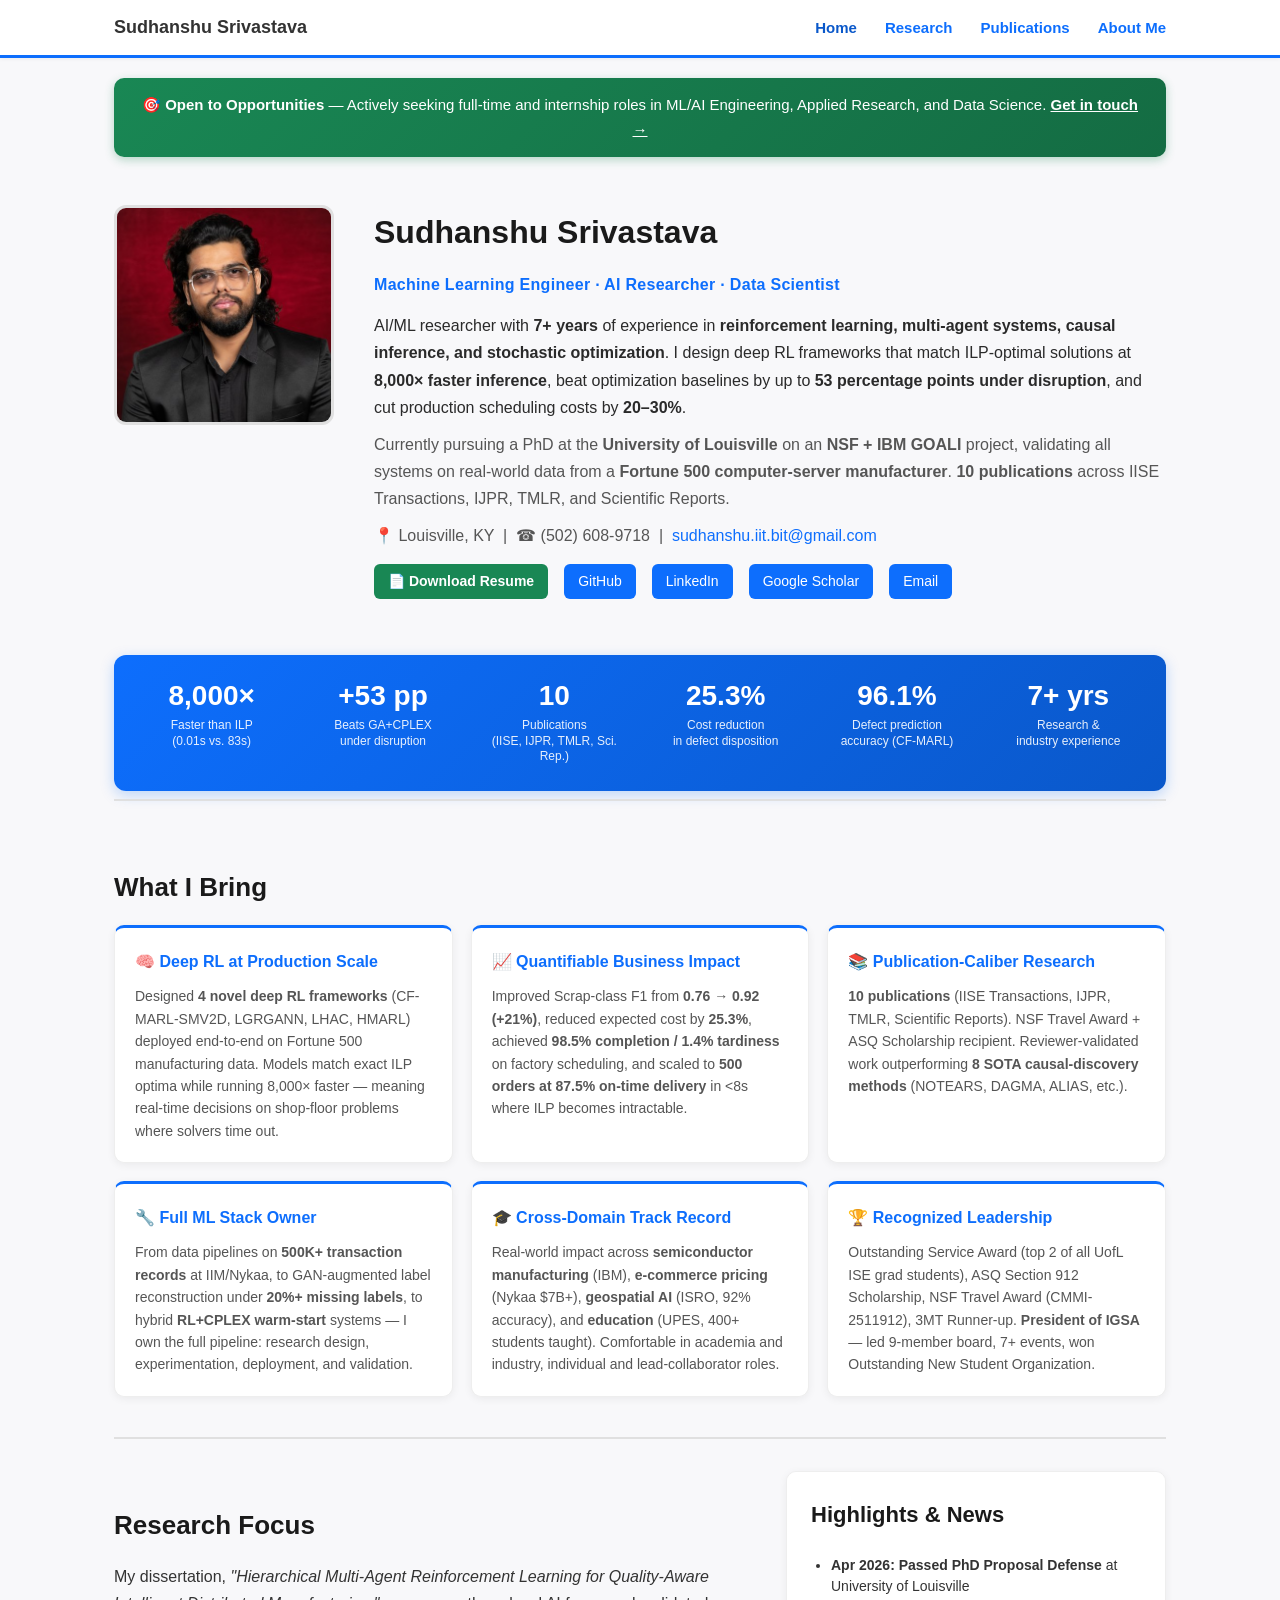
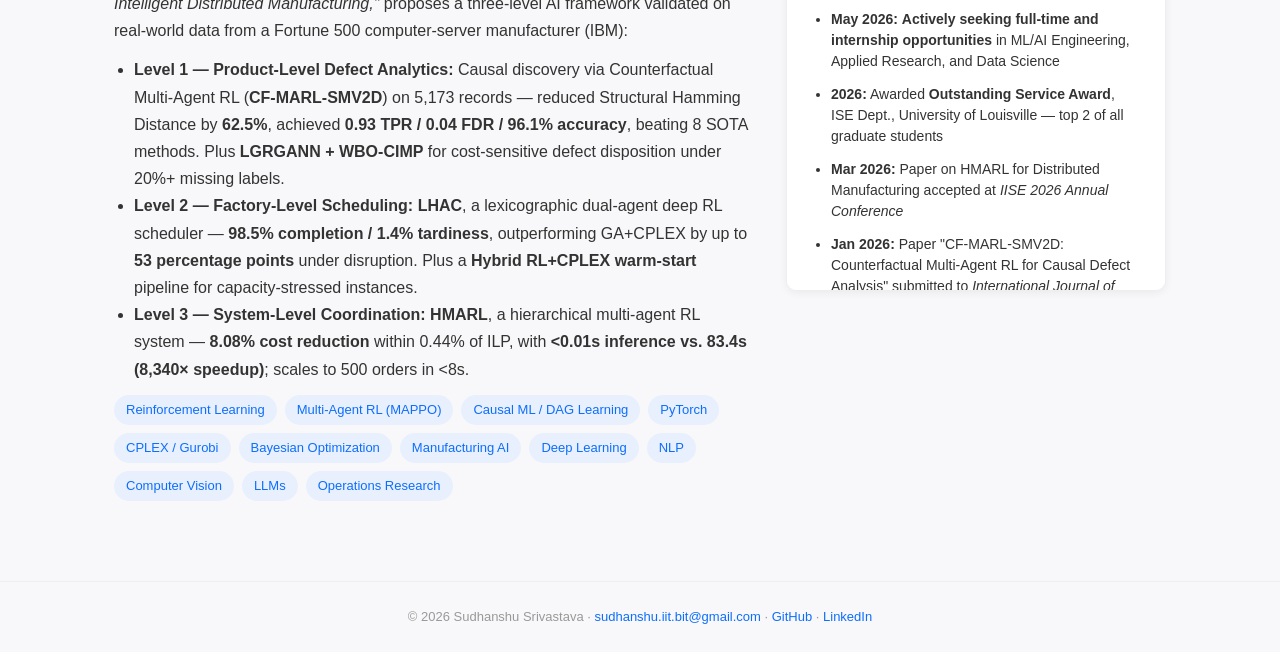
==== commit e23118bd: "Add TMLR grokking paper, update counts to 10 publications / 4 journals - New paper: "Do Grokking Del" ====
--- a/index.html
+++ b/index.html
@@ -4,7 +4,7 @@
   <meta charset="UTF-8">
   <meta name="viewport" content="width=device-width, initial-scale=1.0">
   <title>Sudhanshu Srivastava &mdash; ML Engineer | AI Researcher | RL Specialist</title>
-  <meta name="description" content="Machine Learning Engineer and AI Researcher specializing in Reinforcement Learning, Multi-Agent Systems, and Causal ML. 7+ years experience. 9 publications. NSF + IBM GOALI funded.">
+  <meta name="description" content="Machine Learning Engineer and AI Researcher specializing in Reinforcement Learning, Multi-Agent Systems, and Causal ML. 7+ years experience. 10 publications. NSF + IBM GOALI funded.">
   <link rel="stylesheet" href="css/style.css">
   <link rel="icon" type="image/svg+xml" href="images/avatar.svg">
 </head>
@@ -39,7 +39,7 @@
           AI/ML researcher with <strong>7+ years</strong> of experience in <strong>reinforcement learning, multi-agent systems, causal inference, and stochastic optimization</strong>. I design deep RL frameworks that match ILP-optimal solutions at <strong>8,000&times; faster inference</strong>, beat optimization baselines by up to <strong>53 percentage points under disruption</strong>, and cut production scheduling costs by <strong>20&ndash;30%</strong>.
         </p>
         <p>
-          Currently pursuing a PhD at the <strong>University of Louisville</strong> on an <strong>NSF + IBM GOALI</strong> project, validating all systems on real-world data from a <strong>Fortune 500 computer-server manufacturer</strong>. <strong>9 publications</strong> across IISE Transactions, IJPR, and Scientific Reports.
+          Currently pursuing a PhD at the <strong>University of Louisville</strong> on an <strong>NSF + IBM GOALI</strong> project, validating all systems on real-world data from a <strong>Fortune 500 computer-server manufacturer</strong>. <strong>10 publications</strong> across IISE Transactions, IJPR, TMLR, and Scientific Reports.
         </p>
         <p style="margin-top: 8px;">
           &#128205; Louisville, KY &nbsp;|&nbsp; &#9742; (502) 608-9718 &nbsp;|&nbsp; <a href="mailto:sudhanshu.iit.bit@gmail.com">sudhanshu.iit.bit@gmail.com</a>
@@ -65,8 +65,8 @@
         <div class="metric-label">Beats GA+CPLEX<br>under disruption</div>
       </div>
       <div class="metric">
-        <div class="metric-value">9</div>
-        <div class="metric-label">Publications<br>(IISE, IJPR, Sci. Rep.)</div>
+        <div class="metric-value">10</div>
+        <div class="metric-label">Publications<br>(IISE, IJPR, TMLR, Sci. Rep.)</div>
       </div>
       <div class="metric">
         <div class="metric-value">25.3%</div>
@@ -98,7 +98,7 @@
         </div>
         <div class="value-card">
           <h3>&#128218; Publication-Caliber Research</h3>
-          <p><strong>9 publications</strong> (IISE Transactions, IJPR, Scientific Reports). NSF Travel Award + ASQ Scholarship recipient. Reviewer-validated work outperforming <strong>8 SOTA causal-discovery methods</strong> (NOTEARS, DAGMA, ALIAS, etc.).</p>
+          <p><strong>10 publications</strong> (IISE Transactions, IJPR, TMLR, Scientific Reports). NSF Travel Award + ASQ Scholarship recipient. Reviewer-validated work outperforming <strong>8 SOTA causal-discovery methods</strong> (NOTEARS, DAGMA, ALIAS, etc.).</p>
         </div>
         <div class="value-card">
           <h3>&#128295; Full ML Stack Owner</h3>
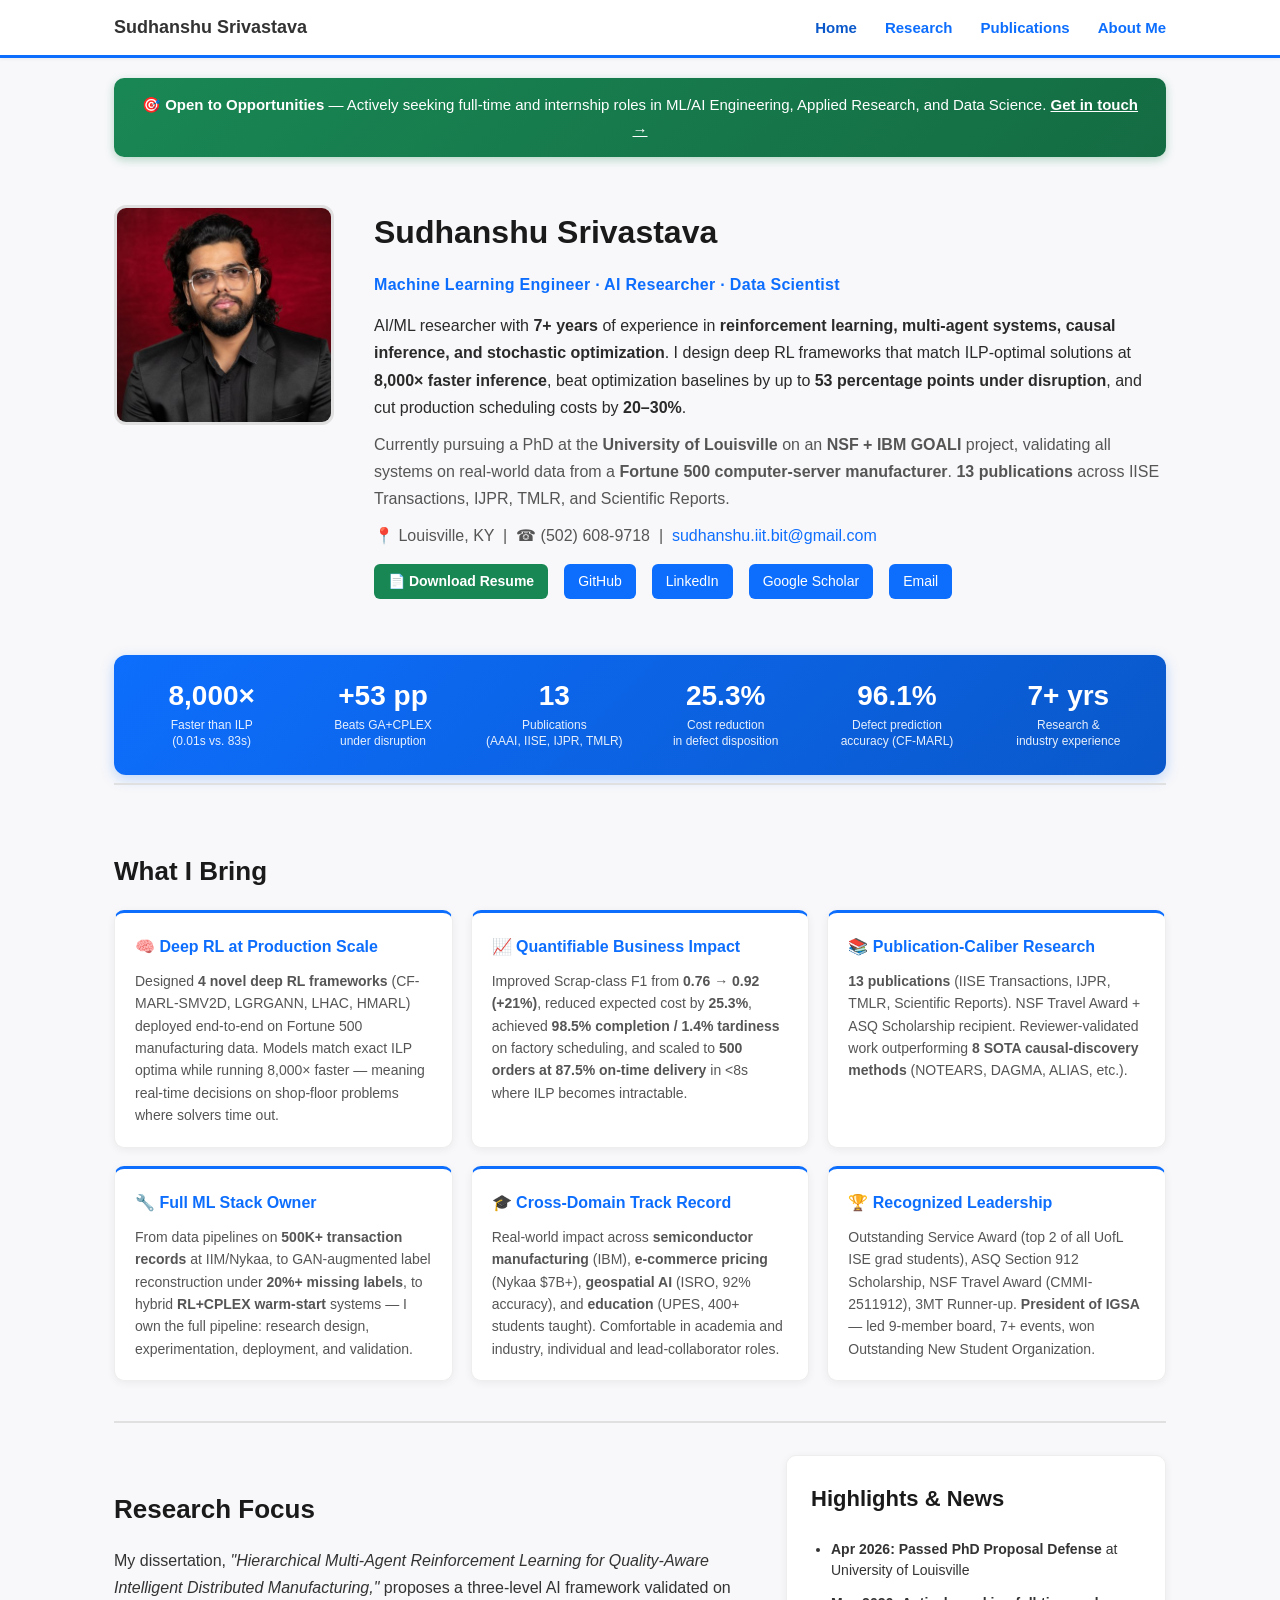
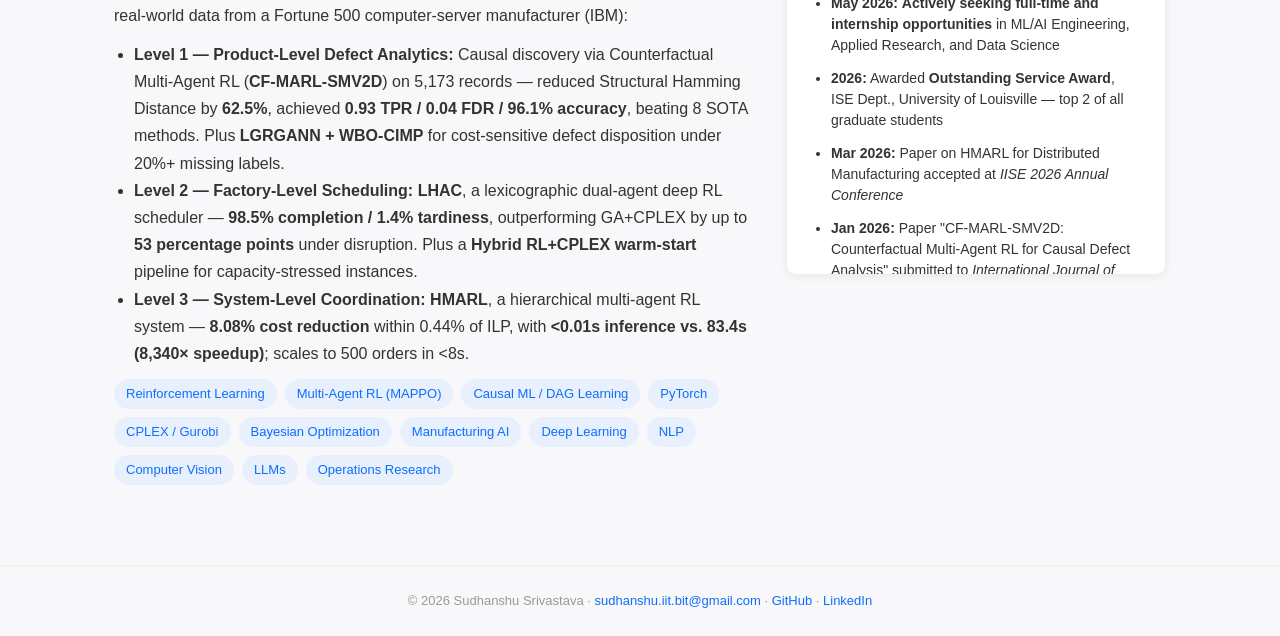
==== commit d511fdde: "Add 3 AAAI 2027 papers (under review), update counts to 13 publications / 9 conference - "The Target" ====
--- a/index.html
+++ b/index.html
@@ -4,7 +4,7 @@
   <meta charset="UTF-8">
   <meta name="viewport" content="width=device-width, initial-scale=1.0">
   <title>Sudhanshu Srivastava &mdash; ML Engineer | AI Researcher | RL Specialist</title>
-  <meta name="description" content="Machine Learning Engineer and AI Researcher specializing in Reinforcement Learning, Multi-Agent Systems, and Causal ML. 7+ years experience. 10 publications. NSF + IBM GOALI funded.">
+  <meta name="description" content="Machine Learning Engineer and AI Researcher specializing in Reinforcement Learning, Multi-Agent Systems, and Causal ML. 7+ years experience. 13 publications. NSF + IBM GOALI funded.">
   <link rel="stylesheet" href="css/style.css">
   <link rel="icon" type="image/svg+xml" href="images/avatar.svg">
 </head>
@@ -39,7 +39,7 @@
           AI/ML researcher with <strong>7+ years</strong> of experience in <strong>reinforcement learning, multi-agent systems, causal inference, and stochastic optimization</strong>. I design deep RL frameworks that match ILP-optimal solutions at <strong>8,000&times; faster inference</strong>, beat optimization baselines by up to <strong>53 percentage points under disruption</strong>, and cut production scheduling costs by <strong>20&ndash;30%</strong>.
         </p>
         <p>
-          Currently pursuing a PhD at the <strong>University of Louisville</strong> on an <strong>NSF + IBM GOALI</strong> project, validating all systems on real-world data from a <strong>Fortune 500 computer-server manufacturer</strong>. <strong>10 publications</strong> across IISE Transactions, IJPR, TMLR, and Scientific Reports.
+          Currently pursuing a PhD at the <strong>University of Louisville</strong> on an <strong>NSF + IBM GOALI</strong> project, validating all systems on real-world data from a <strong>Fortune 500 computer-server manufacturer</strong>. <strong>13 publications</strong> across IISE Transactions, IJPR, TMLR, and Scientific Reports.
         </p>
         <p style="margin-top: 8px;">
           &#128205; Louisville, KY &nbsp;|&nbsp; &#9742; (502) 608-9718 &nbsp;|&nbsp; <a href="mailto:sudhanshu.iit.bit@gmail.com">sudhanshu.iit.bit@gmail.com</a>
@@ -65,8 +65,8 @@
         <div class="metric-label">Beats GA+CPLEX<br>under disruption</div>
       </div>
       <div class="metric">
-        <div class="metric-value">10</div>
-        <div class="metric-label">Publications<br>(IISE, IJPR, TMLR, Sci. Rep.)</div>
+        <div class="metric-value">13</div>
+        <div class="metric-label">Publications<br>(AAAI, IISE, IJPR, TMLR)</div>
       </div>
       <div class="metric">
         <div class="metric-value">25.3%</div>
@@ -98,7 +98,7 @@
         </div>
         <div class="value-card">
           <h3>&#128218; Publication-Caliber Research</h3>
-          <p><strong>10 publications</strong> (IISE Transactions, IJPR, TMLR, Scientific Reports). NSF Travel Award + ASQ Scholarship recipient. Reviewer-validated work outperforming <strong>8 SOTA causal-discovery methods</strong> (NOTEARS, DAGMA, ALIAS, etc.).</p>
+          <p><strong>13 publications</strong> (IISE Transactions, IJPR, TMLR, Scientific Reports). NSF Travel Award + ASQ Scholarship recipient. Reviewer-validated work outperforming <strong>8 SOTA causal-discovery methods</strong> (NOTEARS, DAGMA, ALIAS, etc.).</p>
         </div>
         <div class="value-card">
           <h3>&#128295; Full ML Stack Owner</h3>
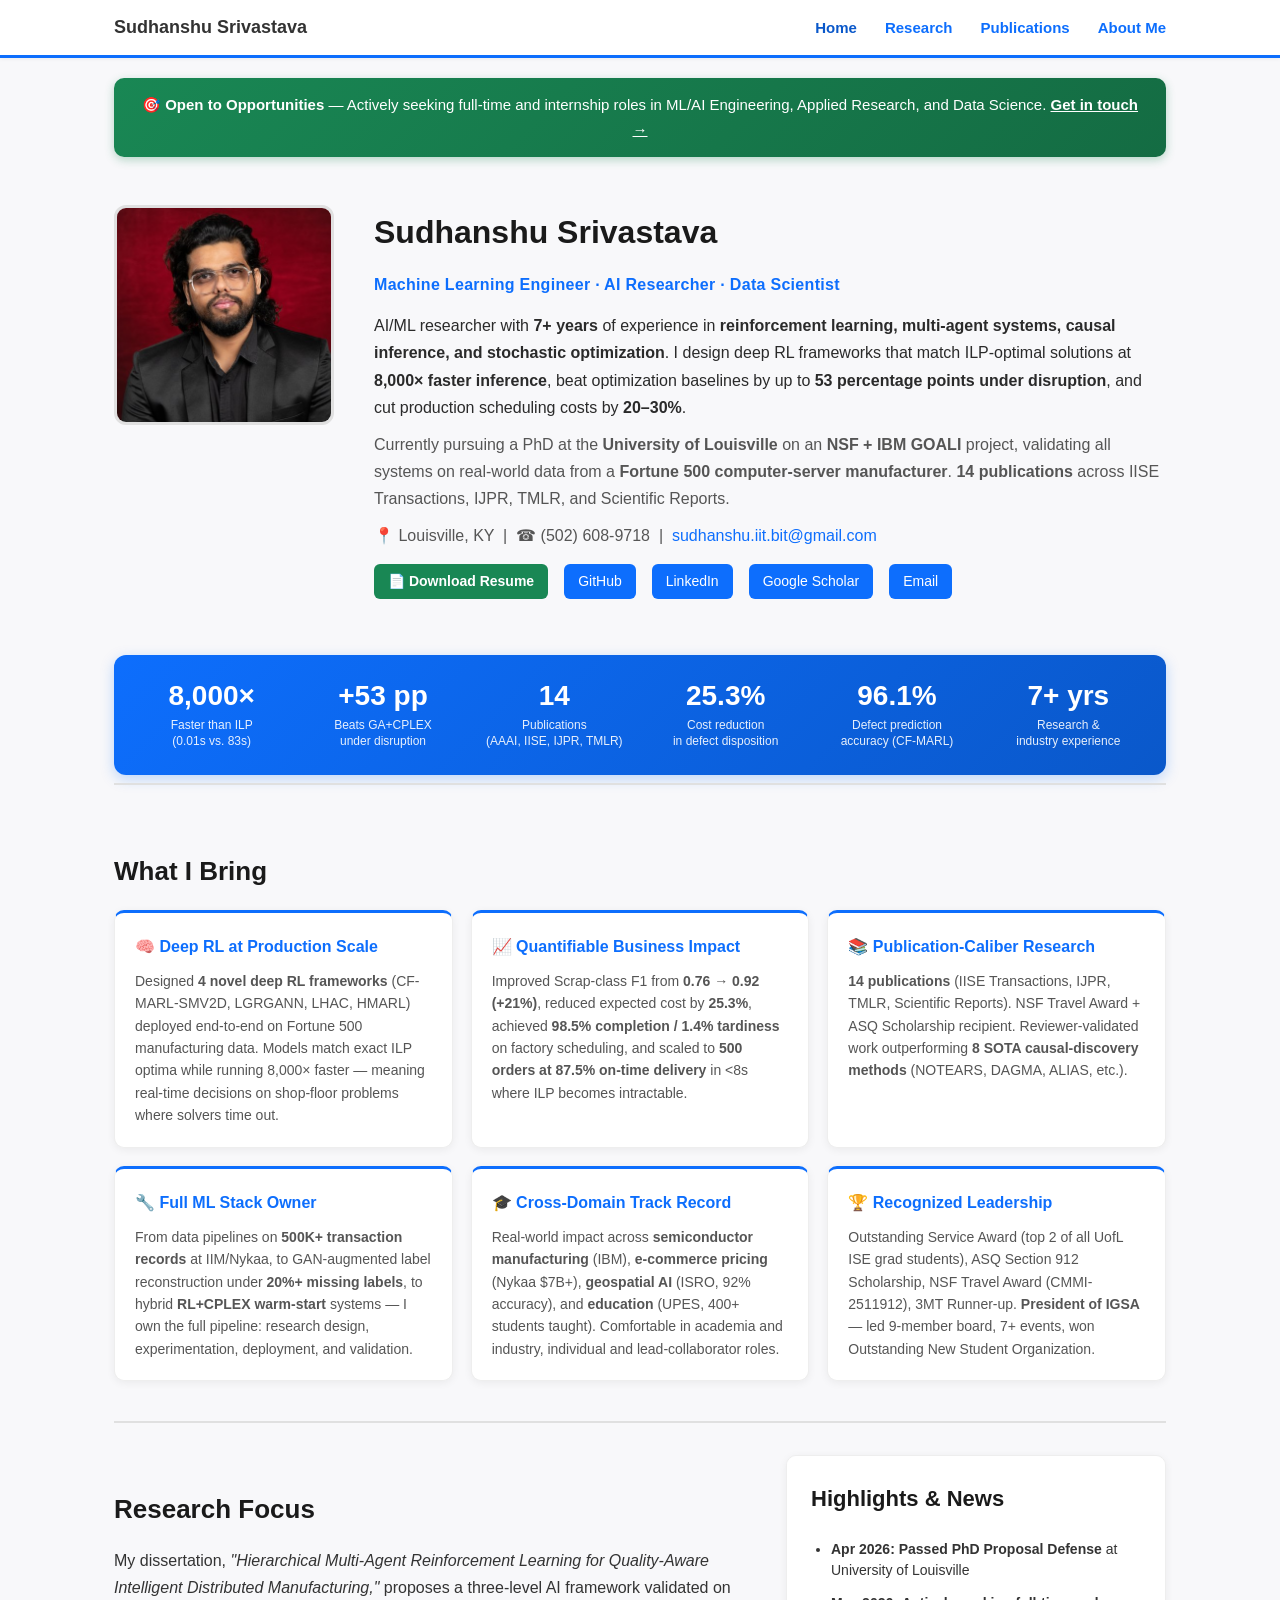
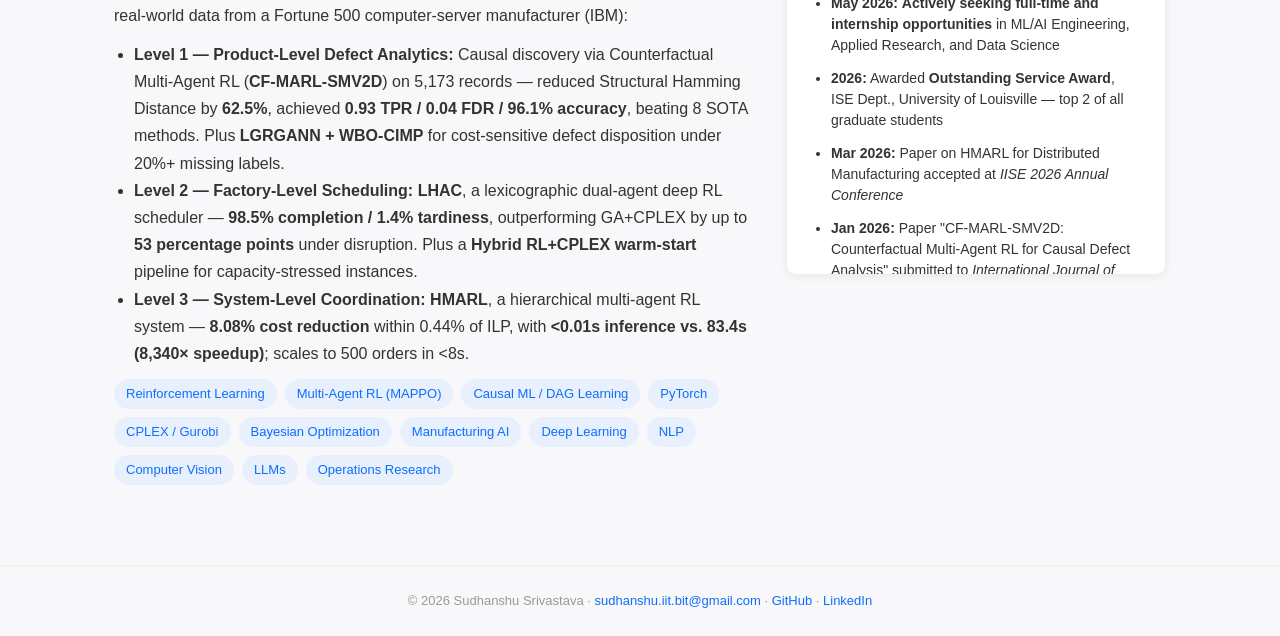
==== commit 6a95ede4: "Add IISE Transactions DR-RL fleet maintenance paper, update counts to 14/5 journals" ====
--- a/index.html
+++ b/index.html
@@ -4,7 +4,7 @@
   <meta charset="UTF-8">
   <meta name="viewport" content="width=device-width, initial-scale=1.0">
   <title>Sudhanshu Srivastava &mdash; ML Engineer | AI Researcher | RL Specialist</title>
-  <meta name="description" content="Machine Learning Engineer and AI Researcher specializing in Reinforcement Learning, Multi-Agent Systems, and Causal ML. 7+ years experience. 13 publications. NSF + IBM GOALI funded.">
+  <meta name="description" content="Machine Learning Engineer and AI Researcher specializing in Reinforcement Learning, Multi-Agent Systems, and Causal ML. 7+ years experience. 14 publications. NSF + IBM GOALI funded.">
   <link rel="stylesheet" href="css/style.css">
   <link rel="icon" type="image/svg+xml" href="images/avatar.svg">
 </head>
@@ -39,7 +39,7 @@
           AI/ML researcher with <strong>7+ years</strong> of experience in <strong>reinforcement learning, multi-agent systems, causal inference, and stochastic optimization</strong>. I design deep RL frameworks that match ILP-optimal solutions at <strong>8,000&times; faster inference</strong>, beat optimization baselines by up to <strong>53 percentage points under disruption</strong>, and cut production scheduling costs by <strong>20&ndash;30%</strong>.
         </p>
         <p>
-          Currently pursuing a PhD at the <strong>University of Louisville</strong> on an <strong>NSF + IBM GOALI</strong> project, validating all systems on real-world data from a <strong>Fortune 500 computer-server manufacturer</strong>. <strong>13 publications</strong> across IISE Transactions, IJPR, TMLR, and Scientific Reports.
+          Currently pursuing a PhD at the <strong>University of Louisville</strong> on an <strong>NSF + IBM GOALI</strong> project, validating all systems on real-world data from a <strong>Fortune 500 computer-server manufacturer</strong>. <strong>14 publications</strong> across IISE Transactions, IJPR, TMLR, and Scientific Reports.
         </p>
         <p style="margin-top: 8px;">
           &#128205; Louisville, KY &nbsp;|&nbsp; &#9742; (502) 608-9718 &nbsp;|&nbsp; <a href="mailto:sudhanshu.iit.bit@gmail.com">sudhanshu.iit.bit@gmail.com</a>
@@ -65,7 +65,7 @@
         <div class="metric-label">Beats GA+CPLEX<br>under disruption</div>
       </div>
       <div class="metric">
-        <div class="metric-value">13</div>
+        <div class="metric-value">14</div>
         <div class="metric-label">Publications<br>(AAAI, IISE, IJPR, TMLR)</div>
       </div>
       <div class="metric">
@@ -98,7 +98,7 @@
         </div>
         <div class="value-card">
           <h3>&#128218; Publication-Caliber Research</h3>
-          <p><strong>13 publications</strong> (IISE Transactions, IJPR, TMLR, Scientific Reports). NSF Travel Award + ASQ Scholarship recipient. Reviewer-validated work outperforming <strong>8 SOTA causal-discovery methods</strong> (NOTEARS, DAGMA, ALIAS, etc.).</p>
+          <p><strong>14 publications</strong> (IISE Transactions, IJPR, TMLR, Scientific Reports). NSF Travel Award + ASQ Scholarship recipient. Reviewer-validated work outperforming <strong>8 SOTA causal-discovery methods</strong> (NOTEARS, DAGMA, ALIAS, etc.).</p>
         </div>
         <div class="value-card">
           <h3>&#128295; Full ML Stack Owner</h3>
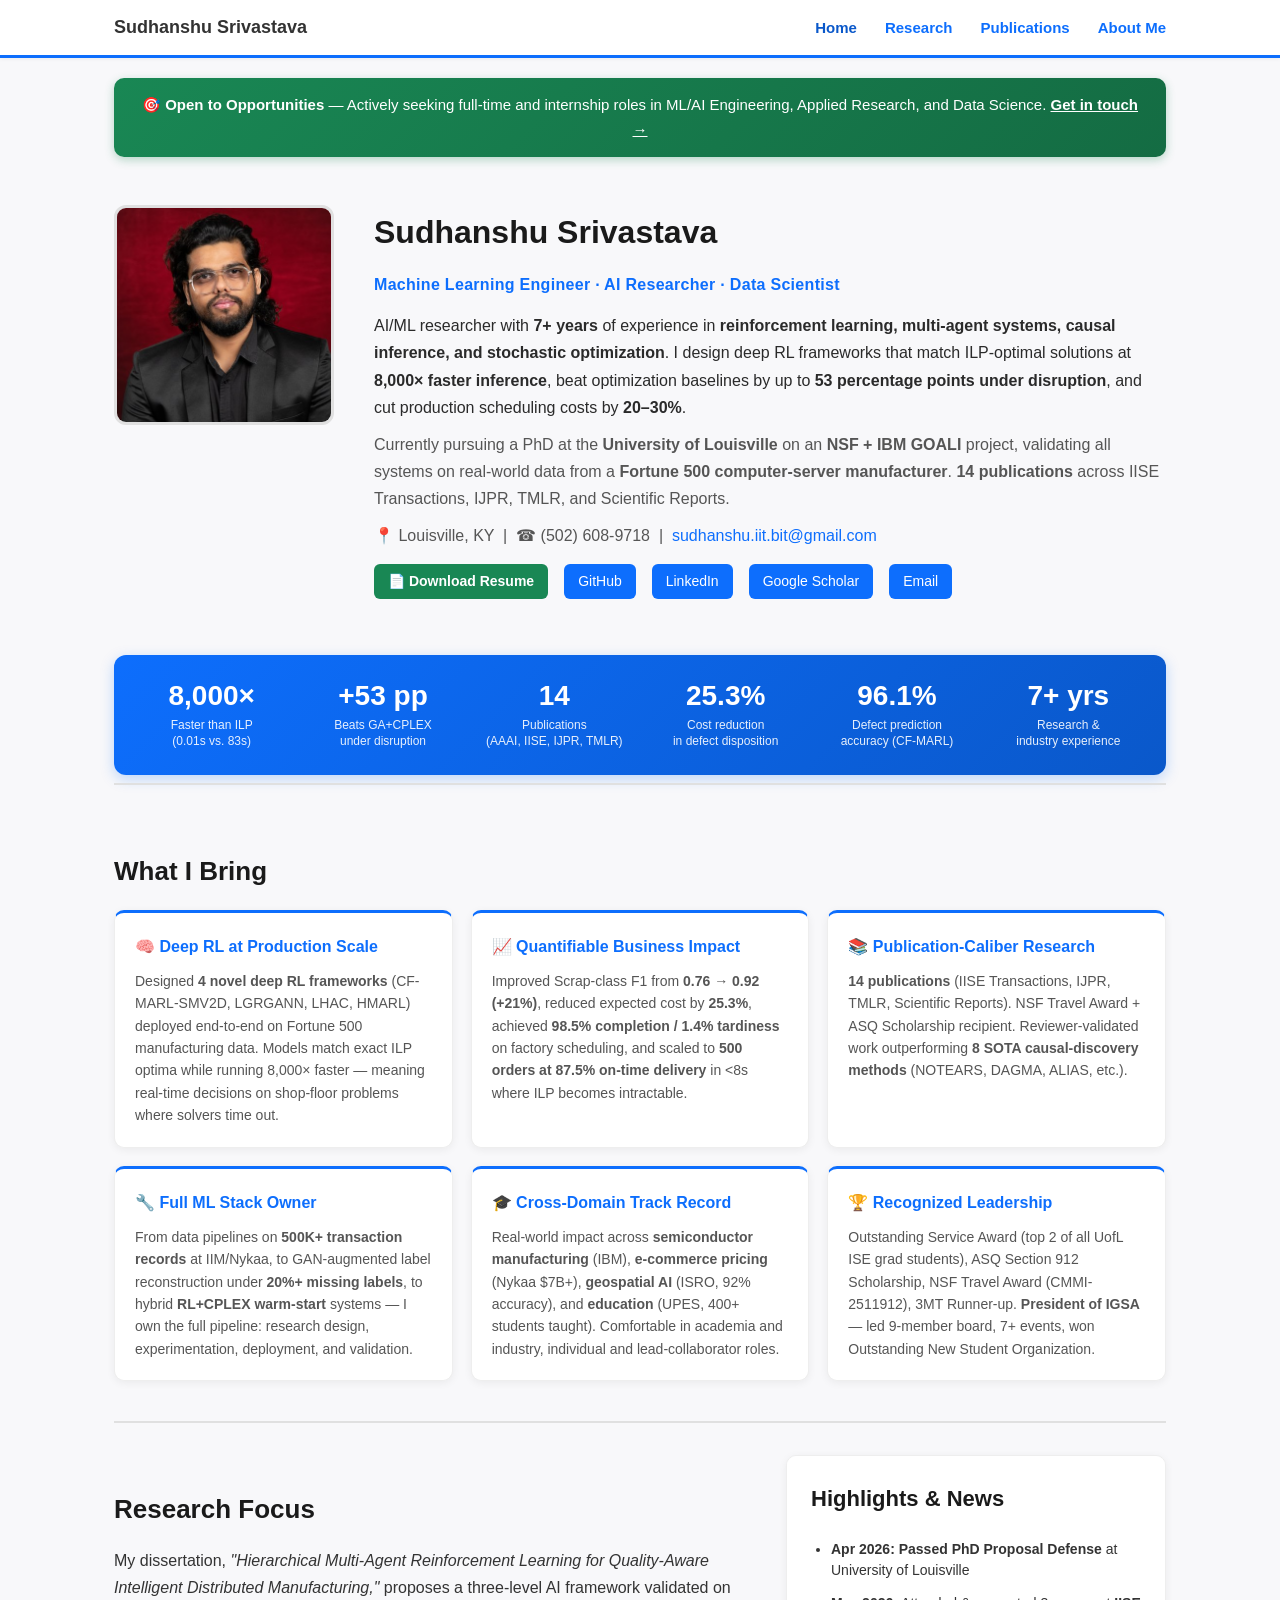
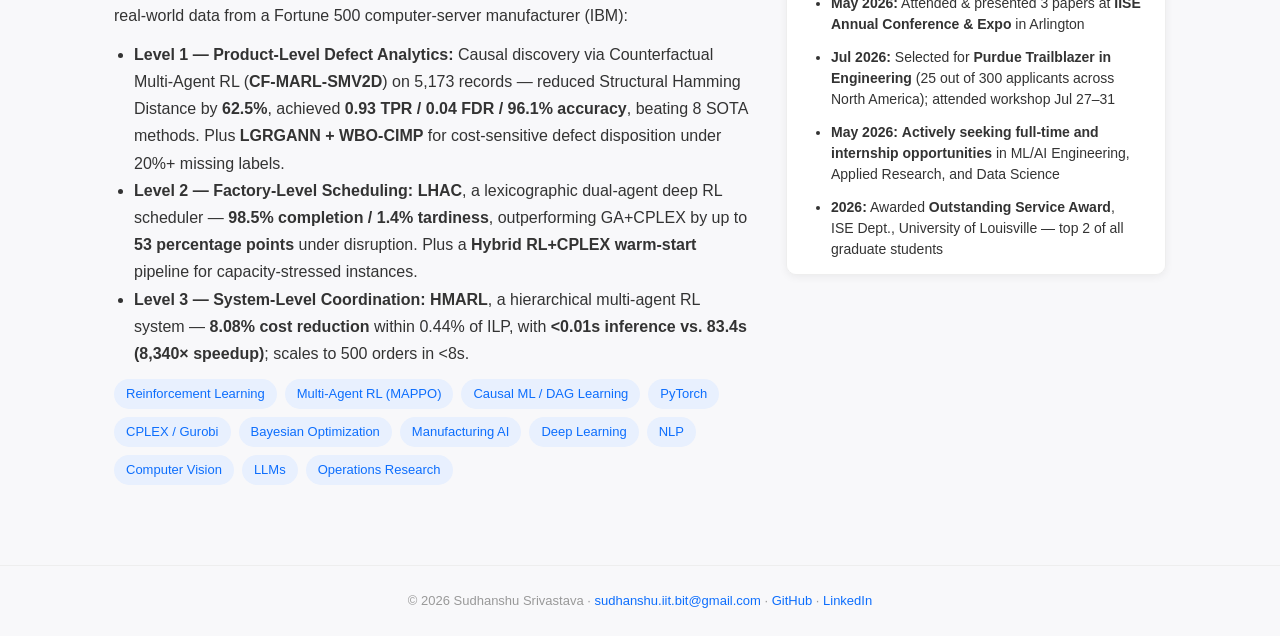
==== commit 1fcc2795: "Add IISE 2026 presentation and Purdue Trailblazer to Highlights" ====
--- a/index.html
+++ b/index.html
@@ -151,6 +151,8 @@
         <h2>Highlights &amp; News</h2>
         <ul>
           <li><span class="news-date">Apr 2026:</span> <strong>Passed PhD Proposal Defense</strong> at University of Louisville</li>
+          <li><span class="news-date">May 2026:</span> Attended &amp; presented 3 papers at <strong>IISE Annual Conference &amp; Expo</strong> in Arlington</li>
+          <li><span class="news-date">Jul 2026:</span> Selected for <strong>Purdue Trailblazer in Engineering</strong> (25 out of 300 applicants across North America); attended workshop Jul 27&ndash;31</li>
           <li><span class="news-date">May 2026:</span> <strong>Actively seeking full-time and internship opportunities</strong> in ML/AI Engineering, Applied Research, and Data Science</li>
           <li><span class="news-date">2026:</span> Awarded <strong>Outstanding Service Award</strong>, ISE Dept., University of Louisville &mdash; top 2 of all graduate students</li>
           <li><span class="news-date">Mar 2026:</span> Paper on HMARL for Distributed Manufacturing accepted at <em>IISE 2026 Annual Conference</em></li>
